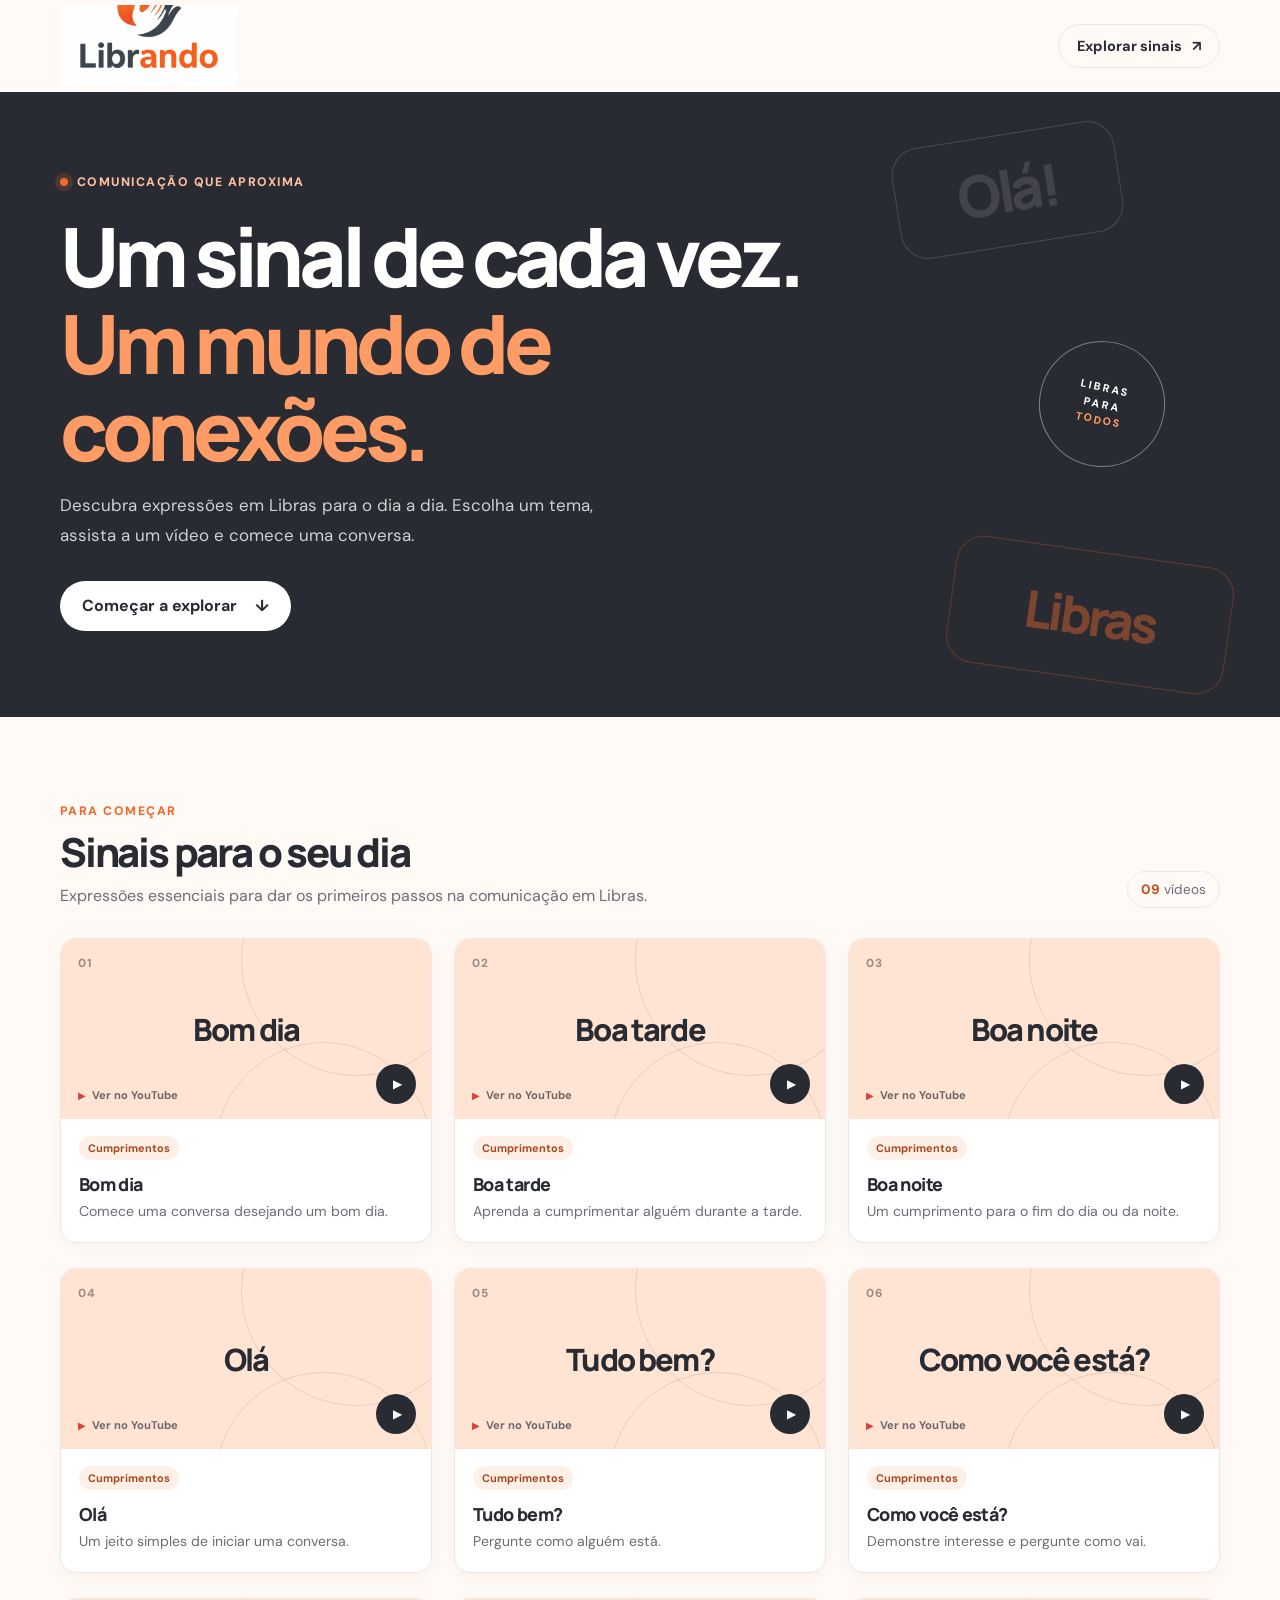
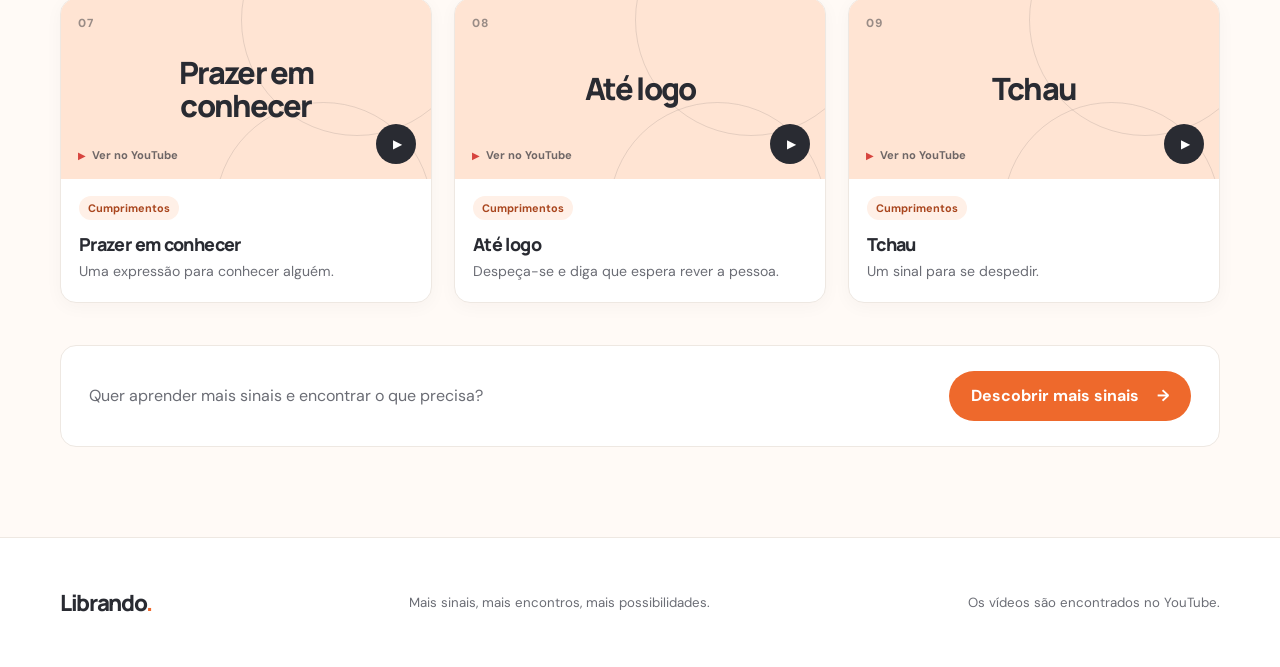
==== index.html @ a8527692 "Build Librando sign language video catalog Co-authored-by: Copilot <223556219+Copilot@users.noreply." ====
<!DOCTYPE html>
<html lang="pt-BR">
<head>
  <meta charset="UTF-8">
  <meta name="viewport" content="width=device-width, initial-scale=1">
  <meta name="description" content="Aprenda expressões em Libras com vídeos selecionados para situações do dia a dia.">
  <meta name="theme-color" content="#fffaf6">
  <link rel="preconnect" href="https://fonts.googleapis.com">
  <link rel="preconnect" href="https://fonts.gstatic.com" crossorigin>
  <link href="https://fonts.googleapis.com/css2?family=DM+Sans:wght@400;500;600;700&family=Manrope:wght@500;600;700;800&display=swap" rel="stylesheet">
  <link rel="stylesheet" href="styles/librando.css">
  <script src="scripts/videos.js" defer></script>
  <title>Librando — um sinal de cada vez</title>
</head>
<body>
  <a class="skip-link" href="#conteudo">Pular para o conteúdo</a>
  <header class="site-header">
    <nav class="nav-wrap" aria-label="Navegação principal">
      <a class="brand" href="index.html" aria-label="Librando — página inicial">
        <img src="img/Logo_Librando.jpg" alt="Librando">
      </a>
      <a class="nav-link" href="videos.html">Explorar sinais <span aria-hidden="true">↗</span></a>
    </nav>
  </header>

  <main id="conteudo">
    <section class="hero">
      <div class="hero-inner">
        <span class="eyebrow"><span class="eyebrow-dot" aria-hidden="true"></span> Comunicação que aproxima</span>
        <h1>Um sinal de cada vez.<br><span>Um mundo de conexões.</span></h1>
        <p>Descubra expressões em Libras para o dia a dia. Escolha um tema, assista a um vídeo e comece uma conversa.</p>
        <a class="button button-light" href="#sinais">Começar a explorar <span aria-hidden="true">↓</span></a>
        <div class="hero-decoration hero-decoration-one" aria-hidden="true">Olá!</div>
        <div class="hero-decoration hero-decoration-two" aria-hidden="true">Libras</div>
      </div>
      <div class="hero-stamp" aria-hidden="true"><span>LIBRAS</span><span>PARA</span><span>TODOS</span></div>
    </section>

    <section class="section video-section" id="sinais" aria-labelledby="featured-title">
      <div class="section-heading">
        <div>
          <span class="section-kicker">Para começar</span>
          <h2 id="featured-title">Sinais para o seu dia</h2>
          <p>Expressões essenciais para dar os primeiros passos na comunicação em Libras.</p>
        </div>
        <span class="video-count"><strong>09</strong> vídeos</span>
      </div>
      <div class="video-grid" id="featured-videos" aria-live="polite"></div>
      <div class="section-cta">
        <p>Quer aprender mais sinais e encontrar o que precisa?</p>
        <a class="button button-primary" href="videos.html">Descobrir mais sinais <span aria-hidden="true">→</span></a>
      </div>
    </section>
  </main>

  <footer class="site-footer">
    <a class="footer-brand" href="index.html">Librando<span>.</span></a>
    <p>Mais sinais, mais encontros, mais possibilidades.</p>
    <span class="footer-note">Os vídeos são encontrados no YouTube.</span>
  </footer>
</body>
</html>
---- styles/librando.css ----
:root {
  color-scheme: light;
  --ink: #292b32;
  --muted: #6b6d75;
  --paper: #fffaf6;
  --surface: #ffffff;
  --line: #eee8e2;
  --orange: #ee692c;
  --orange-dark: #c94c1d;
  --peach: #fff0e7;
  --charcoal: #292b32;
  --shadow: 0 14px 40px rgba(44, 35, 29, .08);
  font-family: "DM Sans", sans-serif;
  font-synthesis: none;
  text-rendering: optimizeLegibility;
}

* {
  box-sizing: border-box;
}

html {
  scroll-behavior: smooth;
}

body {
  margin: 0;
  background: var(--paper);
  color: var(--ink);
}

button,
input,
select {
  font: inherit;
}

a {
  color: inherit;
}

a:focus-visible,
button:focus-visible,
input:focus-visible,
select:focus-visible {
  outline: 3px solid #302f37;
  outline-offset: 3px;
}

.skip-link {
  position: absolute;
  z-index: 10;
  top: 10px;
  left: 10px;
  padding: 10px 14px;
  transform: translateY(-150%);
  border-radius: 8px;
  background: white;
  color: var(--ink);
}

.skip-link:focus {
  transform: translateY(0);
}

.site-header {
  position: relative;
  z-index: 2;
  background: var(--paper);
}

.nav-wrap {
  display: flex;
  width: min(1160px, calc(100% - 48px));
  height: 92px;
  align-items: center;
  justify-content: space-between;
  margin: 0 auto;
}

.brand {
  display: inline-flex;
  width: 178px;
  height: 82px;
  align-items: center;
  overflow: hidden;
}

.brand img {
  display: block;
  width: 100%;
  height: 100%;
  object-fit: cover;
  object-position: center 76%;
}

.nav-link {
  display: inline-flex;
  min-height: 44px;
  align-items: center;
  gap: 10px;
  padding: 0 18px;
  border: 1px solid var(--line);
  border-radius: 999px;
  color: var(--ink);
  font-size: .91rem;
  font-weight: 700;
  text-decoration: none;
  transition: border-color .2s ease, color .2s ease, transform .2s ease;
}

.nav-link:hover {
  transform: translateY(-2px);
  border-color: var(--orange);
  color: var(--orange-dark);
}

.hero {
  position: relative;
  display: flex;
  min-height: 480px;
  align-items: center;
  overflow: hidden;
  background: var(--charcoal);
  color: #fff;
}

.hero-inner {
  position: relative;
  z-index: 1;
  width: min(1160px, calc(100% - 48px));
  margin: 0 auto;
  padding: 78px 0 86px;
}

.eyebrow,
.section-kicker {
  display: inline-flex;
  align-items: center;
  gap: 9px;
  color: var(--orange);
  font-size: .77rem;
  font-weight: 800;
  letter-spacing: .12em;
  text-transform: uppercase;
}

.eyebrow {
  color: #ffc09f;
}

.eyebrow-dot {
  width: 8px;
  height: 8px;
  border-radius: 50%;
  background: var(--orange);
  box-shadow: 0 0 0 5px rgba(238, 105, 44, .18);
}

.hero h1,
.catalog-intro h1 {
  max-width: 750px;
  margin: 22px 0 18px;
  font-family: Manrope, sans-serif;
  font-size: clamp(2.65rem, 6.4vw, 5.15rem);
  font-weight: 800;
  letter-spacing: -.065em;
  line-height: 1.06;
}

.hero h1 span {
  color: #ff9b64;
}

.hero-inner > p,
.catalog-intro > p {
  max-width: 550px;
  margin: 0;
  color: #d1d0d2;
  font-size: 1.06rem;
  line-height: 1.75;
}

.button {
  display: inline-flex;
  min-height: 50px;
  align-items: center;
  justify-content: center;
  gap: 18px;
  padding: 0 22px;
  border: 0;
  border-radius: 999px;
  font-weight: 700;
  text-decoration: none;
  transition: transform .2s ease, background-color .2s ease, box-shadow .2s ease;
}

.button:hover {
  transform: translateY(-2px);
}

.button-light {
  margin-top: 30px;
  background: #fff;
  color: var(--ink);
}

.button-light:hover {
  box-shadow: 0 8px 22px rgba(255, 255, 255, .14);
}

.button-primary {
  background: var(--orange);
  color: #fff;
}

.button-primary:hover {
  background: var(--orange-dark);
  box-shadow: 0 8px 20px rgba(201, 76, 29, .2);
}

.hero-decoration {
  position: absolute;
  display: grid;
  place-items: center;
  border: 1px solid rgba(255, 255, 255, .15);
  border-radius: 28px;
  color: rgba(255, 255, 255, .12);
  font-family: Manrope, sans-serif;
  font-weight: 800;
  letter-spacing: -.07em;
  transform: rotate(-9deg);
  user-select: none;
}

.hero-decoration-one {
  top: 42px;
  right: 100px;
  width: 225px;
  height: 112px;
  font-size: 3.6rem;
}

.hero-decoration-two {
  right: -10px;
  bottom: 38px;
  width: 280px;
  height: 128px;
  border-color: rgba(238, 105, 44, .28);
  color: rgba(238, 105, 44, .42);
  font-size: 3.2rem;
  transform: rotate(8deg);
}

.hero-stamp {
  position: absolute;
  top: 50%;
  right: max(9%, calc((100% - 1160px) / 2));
  display: grid;
  width: 126px;
  height: 126px;
  align-content: center;
  justify-items: center;
  border: 1px solid rgba(255, 255, 255, .4);
  border-radius: 50%;
  color: white;
  font-size: .67rem;
  font-weight: 800;
  letter-spacing: .19em;
  line-height: 1.55;
  transform: translateY(-50%) rotate(12deg);
}

.hero-stamp span:last-child {
  color: #ff9b64;
}

.section {
  width: min(1160px, calc(100% - 48px));
  margin: 0 auto;
}

.video-section {
  padding-top: 82px;
  padding-bottom: 90px;
}

.section-heading {
  display: flex;
  align-items: end;
  justify-content: space-between;
  gap: 24px;
  margin-bottom: 30px;
}

.section-heading h2,
.catalog-toolbar h2 {
  margin: 9px 0 8px;
  font-family: Manrope, sans-serif;
  font-size: clamp(1.8rem, 4vw, 2.5rem);
  font-weight: 800;
  letter-spacing: -.055em;
  line-height: 1.15;
}

.section-heading p,
.section-cta p {
  margin: 0;
  color: var(--muted);
  line-height: 1.6;
}

.video-count {
  flex: 0 0 auto;
  padding: 9px 13px;
  border: 1px solid var(--line);
  border-radius: 999px;
  color: var(--muted);
  font-size: .85rem;
}

.video-count strong {
  color: var(--orange-dark);
}

.video-grid {
  display: grid;
  grid-template-columns: repeat(3, minmax(0, 1fr));
  gap: 25px 22px;
}

.video-card {
  min-width: 0;
  overflow: hidden;
  border: 1px solid var(--line);
  border-radius: 16px;
  background: var(--surface);
  box-shadow: 0 4px 18px rgba(44, 35, 29, .035);
  transition: transform .22s ease, box-shadow .22s ease;
}

.video-card:hover {
  transform: translateY(-4px);
  box-shadow: var(--shadow);
}

.video-cover {
  position: relative;
  display: flex;
  min-height: 180px;
  align-items: center;
  justify-content: center;
  overflow: hidden;
  padding: 30px;
  isolation: isolate;
  color: var(--ink);
  text-decoration: none;
}

.video-cover::before,
.video-cover::after {
  position: absolute;
  z-index: -1;
  border: 1px solid rgba(41, 43, 50, .12);
  border-radius: 50%;
  content: "";
}

.video-cover::before {
  top: -95px;
  right: -42px;
  width: 230px;
  height: 230px;
}

.video-cover::after {
  right: -1px;
  bottom: -140px;
  width: 215px;
  height: 215px;
}

.cover-cumprimentos { background: #ffe4d3; }
.cover-cortesia { background: #f7e7d9; }
.cover-conversa { background: #e6e9f8; }
.cover-cotidiano { background: #e4eee3; }
.cover-emocoes { background: #f5e4eb; }

.cover-number {
  position: absolute;
  top: 16px;
  left: 17px;
  color: rgba(41, 43, 50, .48);
  font-size: .73rem;
  font-weight: 800;
  letter-spacing: .1em;
}

.cover-word {
  max-width: 80%;
  font-family: Manrope, sans-serif;
  font-size: clamp(1.45rem, 2.4vw, 2.05rem);
  font-weight: 800;
  letter-spacing: -.06em;
  line-height: 1.08;
  text-align: center;
}

.play-button {
  position: absolute;
  right: 15px;
  bottom: 15px;
  display: grid;
  width: 40px;
  height: 40px;
  place-items: center;
  padding-left: 3px;
  border-radius: 50%;
  background: var(--charcoal);
  color: white;
  font-size: .78rem;
  transition: background-color .2s ease, transform .2s ease;
}

.video-cover:hover .play-button {
  transform: scale(1.08);
  background: var(--orange-dark);
}

.youtube-label {
  position: absolute;
  bottom: 17px;
  left: 17px;
  display: inline-flex;
  align-items: center;
  gap: 6px;
  color: rgba(41, 43, 50, .68);
  font-size: .7rem;
  font-weight: 700;
}

.youtube-label span {
  color: #d7443e;
  font-size: .65rem;
}

.video-info {
  padding: 17px 18px 19px;
}

.category-tag {
  display: inline-block;
  padding: 5px 9px;
  border-radius: 999px;
  font-size: .68rem;
  font-weight: 700;
}

.tag-cumprimentos { background: #fff0e7; color: #a9461e; }
.tag-cortesia { background: #f8eee4; color: #875628; }
.tag-conversa { background: #eef0ff; color: #4c5299; }
.tag-cotidiano { background: #edf5eb; color: #3d693b; }
.tag-emocoes { background: #f9edf2; color: #944965; }

.video-info h3 {
  margin: 12px 0 5px;
  font-family: Manrope, sans-serif;
  font-size: 1.12rem;
  font-weight: 800;
  letter-spacing: -.035em;
}

.video-info p {
  margin: 0;
  color: var(--muted);
  font-size: .88rem;
  line-height: 1.55;
}

.section-cta {
  display: flex;
  align-items: center;
  justify-content: space-between;
  gap: 20px;
  margin-top: 42px;
  padding: 25px 28px;
  border: 1px solid var(--line);
  border-radius: 16px;
  background: #fff;
}

.section-cta .button {
  flex: 0 0 auto;
}

.site-footer {
  display: flex;
  min-height: 130px;
  align-items: center;
  justify-content: space-between;
  gap: 18px;
  padding: 28px max(24px, calc((100% - 1160px) / 2));
  border-top: 1px solid var(--line);
  background: #fff;
}

.footer-brand {
  font-family: Manrope, sans-serif;
  font-size: 1.4rem;
  font-weight: 800;
  letter-spacing: -.06em;
  text-decoration: none;
}

.footer-brand span {
  color: var(--orange);
}

.site-footer p,
.footer-note {
  margin: 0;
  color: var(--muted);
  font-size: .83rem;
}

.catalog-page {
  min-height: calc(100vh - 222px);
}

.catalog-intro {
  padding: 42px max(24px, calc((100% - 1160px) / 2)) 54px;
  background: #302f36;
  color: #fff;
}

.back-link {
  display: inline-flex;
  align-items: center;
  gap: 8px;
  margin-bottom: 36px;
  color: #ddd9d5;
  font-size: .88rem;
  font-weight: 600;
  text-decoration: none;
}

.back-link:hover {
  color: #ff9b64;
}

.catalog-intro h1 {
  max-width: 800px;
  margin-top: 16px;
  font-size: clamp(2.5rem, 5.4vw, 4.25rem);
}

.catalog-intro h1 span {
  color: #ff9b64;
}

.catalog-section {
  padding-top: 54px;
  padding-bottom: 74px;
}

.catalog-toolbar {
  display: flex;
  align-items: end;
  justify-content: space-between;
  gap: 25px;
  margin-bottom: 28px;
}

.catalog-toolbar h2 {
  margin-top: 0;
  font-size: 1.75rem;
}

.results-summary {
  margin: 0;
  color: var(--muted);
  font-size: .88rem;
}

.filters {
  display: flex;
  flex: 0 1 560px;
  justify-content: flex-end;
  gap: 10px;
}

.search-field,
.select-field {
  position: relative;
  display: flex;
  min-height: 46px;
  align-items: center;
}

.search-field {
  flex: 1 1 260px;
}

.search-field input,
.select-field select {
  width: 100%;
  height: 46px;
  border: 1px solid #e4ddd6;
  border-radius: 9px;
  background: #fff;
  color: var(--ink);
  font-size: .87rem;
}

.search-field input {
  padding: 0 14px 0 40px;
}

.search-icon {
  position: absolute;
  left: 14px;
  z-index: 1;
  color: var(--muted);
  font-size: 1.45rem;
  line-height: 1;
}

.select-field {
  flex: 0 0 195px;
}

.select-field select {
  padding: 0 30px 0 12px;
}

.pagination {
  display: flex;
  flex-wrap: wrap;
  justify-content: center;
  gap: 8px;
  margin-top: 38px;
}

.page-button {
  min-width: 42px;
  min-height: 40px;
  padding: 0 12px;
  border: 1px solid var(--line);
  border-radius: 9px;
  background: #fff;
  color: var(--ink);
  cursor: pointer;
  font-size: .86rem;
  font-weight: 700;
}

.page-button:hover:not(:disabled),
.page-button[aria-current="page"] {
  border-color: var(--orange);
  background: var(--orange);
  color: #fff;
}

.page-button:disabled {
  cursor: not-allowed;
  opacity: .45;
}

.empty-state {
  padding: 38px 12px;
  color: var(--muted);
  text-align: center;
}

.sr-only {
  position: absolute;
  width: 1px;
  height: 1px;
  overflow: hidden;
  clip: rect(0, 0, 0, 0);
  white-space: nowrap;
  clip-path: inset(50%);
}

@media (max-width: 800px) {
  .hero-stamp {
    right: 6%;
    width: 102px;
    height: 102px;
  }

  .hero-decoration-one {
    right: 55px;
  }

  .video-grid {
    grid-template-columns: repeat(2, minmax(0, 1fr));
    gap: 20px;
  }

  .catalog-toolbar {
    align-items: stretch;
    flex-direction: column;
  }

  .filters {
    flex: initial;
    justify-content: stretch;
  }
}

@media (max-width: 560px) {
  .nav-wrap {
    width: calc(100% - 32px);
    height: 78px;
  }

  .brand {
    width: 145px;
    height: 69px;
  }

  .nav-link {
    min-height: 40px;
    gap: 6px;
    padding: 0 12px;
    font-size: .8rem;
  }

  .hero {
    min-height: 420px;
  }

  .hero-inner,
  .section {
    width: calc(100% - 36px);
  }

  .hero-inner {
    padding: 70px 0;
  }

  .hero h1 {
    max-width: 480px;
    font-size: clamp(2.45rem, 12vw, 3.7rem);
  }

  .hero-inner > p,
  .catalog-intro > p {
    font-size: .96rem;
  }

  .hero-stamp {
    top: auto;
    right: 20px;
    bottom: 18px;
    width: 78px;
    height: 78px;
    font-size: .55rem;
    opacity: .72;
    transform: rotate(12deg);
  }

  .hero-decoration-one {
    top: 12px;
    right: -46px;
    width: 160px;
    height: 82px;
    font-size: 2.5rem;
  }

  .hero-decoration-two {
    right: -80px;
    bottom: 15px;
  }

  .video-section {
    padding-top: 60px;
    padding-bottom: 60px;
  }

  .section-heading {
    align-items: flex-start;
  }

  .section-heading h2 {
    font-size: 1.85rem;
  }

  .video-count {
    margin-top: 20px;
    padding: 7px 9px;
    font-size: .74rem;
  }

  .video-grid {
    grid-template-columns: 1fr;
    gap: 16px;
  }

  .video-cover {
    min-height: 165px;
  }

  .section-cta {
    align-items: flex-start;
    flex-direction: column;
    margin-top: 28px;
    padding: 22px;
  }

  .site-footer {
    align-items: flex-start;
    flex-direction: column;
    gap: 9px;
    padding: 26px 20px;
  }

  .catalog-intro {
    padding: 28px 20px 38px;
  }

  .back-link {
    margin-bottom: 28px;
  }

  .catalog-intro h1 {
    font-size: clamp(2.5rem, 12vw, 3.5rem);
  }

  .catalog-section {
    width: calc(100% - 36px);
    padding-top: 40px;
    padding-bottom: 54px;
  }

  .filters {
    flex-direction: column;
  }

  .search-field,
  .select-field {
    flex-basis: auto;
  }
}

@media (prefers-reduced-motion: reduce) {
  *,
  *::before,
  *::after {
    scroll-behavior: auto !important;
    transition-duration: .01ms !important;
  }
}
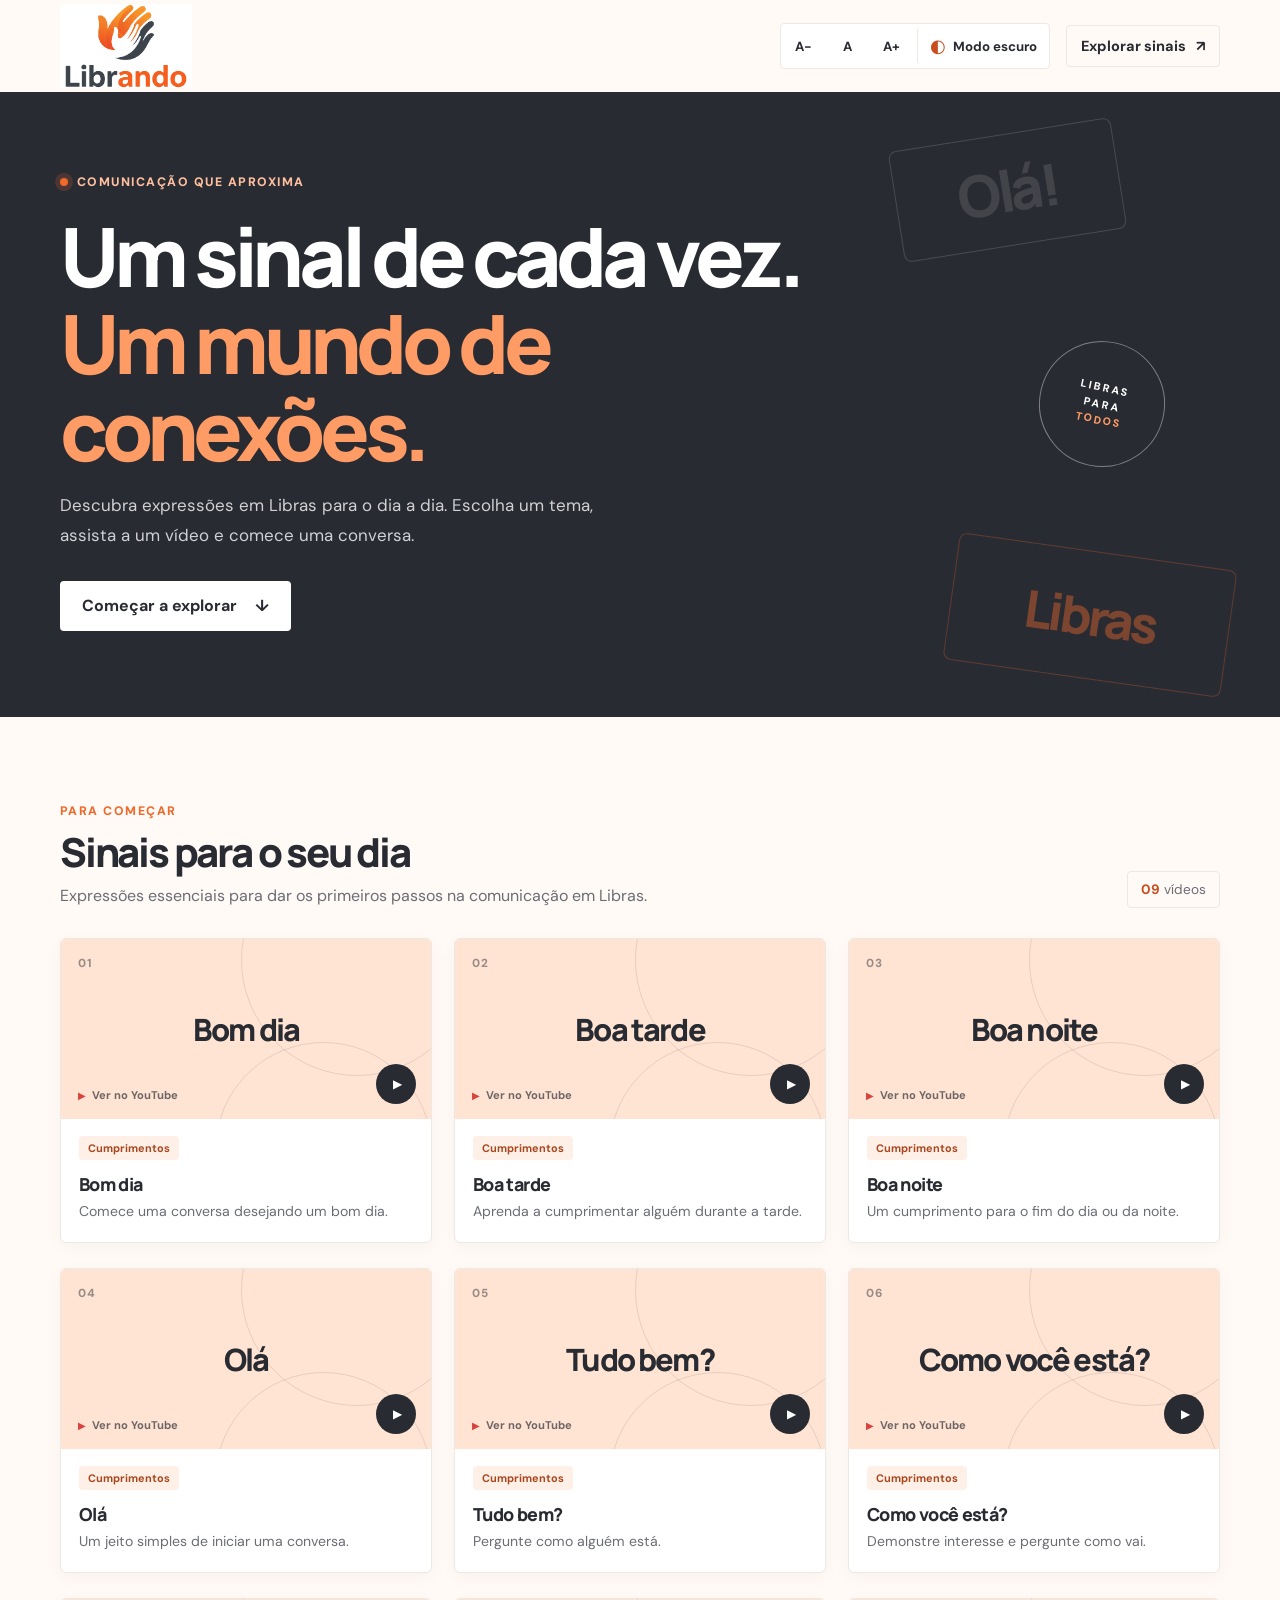
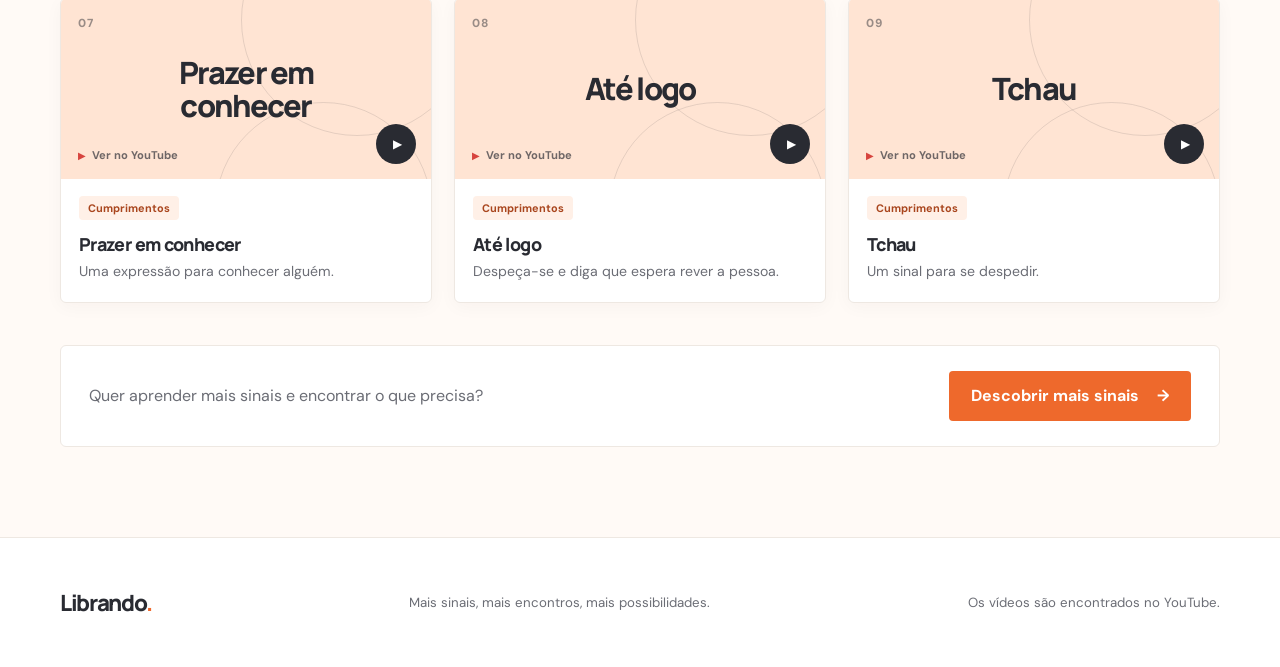
==== commit 1c076620: "Improve Librando brand and accessibility Co-authored-by: Copilot <223556219+Copilot@users.noreply.gi" ====
--- a/index.html
+++ b/index.html
@@ -8,21 +8,36 @@
   <link rel="preconnect" href="https://fonts.googleapis.com">
   <link rel="preconnect" href="https://fonts.gstatic.com" crossorigin>
   <link href="https://fonts.googleapis.com/css2?family=DM+Sans:wght@400;500;600;700&family=Manrope:wght@500;600;700;800&display=swap" rel="stylesheet">
-  <link rel="stylesheet" href="styles/librando.css">
-  <script src="scripts/videos.js" defer></script>
+  <link rel="stylesheet" href="assets/css/librando.css">
+  <script src="assets/js/accessibility.js" defer></script>
+  <script src="assets/js/videos.js" defer></script>
   <title>Librando — um sinal de cada vez</title>
 </head>
 <body>
   <a class="skip-link" href="#conteudo">Pular para o conteúdo</a>
+  <!-- Cabeçalho compartilhado com identidade, navegação e recursos de acessibilidade. -->
   <header class="site-header">
     <nav class="nav-wrap" aria-label="Navegação principal">
       <a class="brand" href="index.html" aria-label="Librando — página inicial">
-        <img src="img/Logo_Librando.jpg" alt="Librando">
+        <img src="assets/images/librando-logo.png" alt="Librando">
       </a>
-      <a class="nav-link" href="videos.html">Explorar sinais <span aria-hidden="true">↗</span></a>
+      <div class="nav-actions">
+        <div class="accessibility-tools" role="group" aria-label="Opções de acessibilidade">
+          <button class="font-button" type="button" data-font-action="decrease" aria-label="Diminuir tamanho da fonte" title="Diminuir fonte">A−</button>
+          <button class="font-button" type="button" data-font-action="reset" aria-label="Restaurar tamanho padrão da fonte" title="Restaurar fonte">A</button>
+          <button class="font-button" type="button" data-font-action="increase" aria-label="Aumentar tamanho da fonte" title="Aumentar fonte">A+</button>
+          <button class="theme-button" type="button" data-theme-toggle aria-label="Ativar modo escuro" aria-pressed="false">
+            <span class="theme-icon" aria-hidden="true">◐</span>
+            <span class="theme-label">Modo escuro</span>
+          </button>
+          <span class="sr-only" data-accessibility-status aria-live="polite" aria-atomic="true"></span>
+        </div>
+        <a class="nav-link" href="pages/videos.html">Explorar sinais <span aria-hidden="true">↗</span></a>
+      </div>
     </nav>
   </header>
 
+  <!-- Apresentação da proposta e acesso rápido à primeira coleção de sinais. -->
   <main id="conteudo">
     <section class="hero">
       <div class="hero-inner">
@@ -48,11 +63,12 @@
       <div class="video-grid" id="featured-videos" aria-live="polite"></div>
       <div class="section-cta">
         <p>Quer aprender mais sinais e encontrar o que precisa?</p>
-        <a class="button button-primary" href="videos.html">Descobrir mais sinais <span aria-hidden="true">→</span></a>
+        <a class="button button-primary" href="pages/videos.html">Descobrir mais sinais <span aria-hidden="true">→</span></a>
       </div>
     </section>
   </main>
 
+  <!-- Rodapé enxuto, sem integrações ou contatos de terceiros. -->
   <footer class="site-footer">
     <a class="footer-brand" href="index.html">Librando<span>.</span></a>
     <p>Mais sinais, mais encontros, mais possibilidades.</p>
--- a/assets/css/librando.css
+++ b/assets/css/librando.css
@@ -0,0 +1,969 @@
+:root {
+  color-scheme: light;
+  --font-scale: 1;
+  --ink: #292b32;
+  --muted: #6b6d75;
+  --paper: #fffaf6;
+  --surface: #ffffff;
+  --line: #eee8e2;
+  --input-surface: #ffffff;
+  --orange: #ee692c;
+  --orange-dark: #c94c1d;
+  --charcoal: #292b32;
+  --shadow: 0 14px 40px rgba(44, 35, 29, .08);
+  font-family: "DM Sans", sans-serif;
+  font-size: calc(100% * var(--font-scale));
+  font-synthesis: none;
+  text-rendering: optimizeLegibility;
+}
+
+/* Centralized colors keep the light and dark themes consistent across pages. */
+:root[data-theme="dark"] {
+  color-scheme: dark;
+  --ink: #f2eee9;
+  --muted: #b9b4ad;
+  --paper: #202329;
+  --surface: #292d34;
+  --line: #41464f;
+  --input-surface: #292d34;
+  --orange: #f47b43;
+  --orange-dark: #ff9b64;
+  --charcoal: #292b32;
+  --shadow: 0 14px 40px rgba(0, 0, 0, .25);
+}
+
+* {
+  box-sizing: border-box;
+}
+
+html {
+  scroll-behavior: smooth;
+}
+
+body {
+  margin: 0;
+  background: var(--paper);
+  color: var(--ink);
+}
+
+button,
+input,
+select {
+  font: inherit;
+}
+
+a {
+  color: inherit;
+}
+
+/* Keyboard focus remains visible in both color themes. */
+a:focus-visible,
+button:focus-visible,
+input:focus-visible,
+select:focus-visible {
+  outline: 3px solid var(--orange-dark);
+  outline-offset: 3px;
+}
+
+/* Shared shell and accessible navigation controls. */
+.skip-link {
+  position: absolute;
+  z-index: 10;
+  top: 10px;
+  left: 10px;
+  padding: 10px 14px;
+  transform: translateY(-150%);
+  border-radius: 4px;
+  background: var(--surface);
+  color: var(--ink);
+}
+
+.skip-link:focus {
+  transform: translateY(0);
+}
+
+.site-header {
+  position: relative;
+  z-index: 2;
+  background: var(--paper);
+}
+
+.nav-wrap {
+  display: flex;
+  width: min(1160px, calc(100% - 48px));
+  min-height: 92px;
+  align-items: center;
+  justify-content: space-between;
+  gap: 22px;
+  margin: 0 auto;
+}
+
+.brand {
+  display: inline-flex;
+  width: 132px;
+  height: 84px;
+  align-items: center;
+  justify-content: center;
+  flex: 0 0 auto;
+  background: #fff;
+}
+
+.brand img {
+  display: block;
+  width: 100%;
+  height: 100%;
+  object-fit: contain;
+}
+
+.nav-actions,
+.accessibility-tools {
+  display: inline-flex;
+  align-items: center;
+  gap: 8px;
+}
+
+.nav-actions {
+  flex-wrap: wrap;
+  justify-content: flex-end;
+  gap: 16px;
+}
+
+.accessibility-tools {
+  padding: 4px;
+  border: 1px solid var(--line);
+  border-radius: 4px;
+  background: var(--surface);
+}
+
+.font-button,
+.theme-button {
+  display: inline-flex;
+  min-width: 36px;
+  min-height: 36px;
+  align-items: center;
+  justify-content: center;
+  gap: 7px;
+  padding: 0 8px;
+  border: 0;
+  border-radius: 3px;
+  background: transparent;
+  color: var(--ink);
+  cursor: pointer;
+  font-size: .83rem;
+  font-weight: 700;
+}
+
+.font-button:hover,
+.theme-button:hover {
+  background: var(--paper);
+}
+
+.theme-button {
+  border-left: 1px solid var(--line);
+  padding-left: 12px;
+}
+
+.theme-icon {
+  color: var(--orange-dark);
+  font-size: 1.1rem;
+}
+
+.nav-link {
+  display: inline-flex;
+  min-height: 42px;
+  align-items: center;
+  gap: 10px;
+  padding: 0 14px;
+  border: 1px solid var(--line);
+  border-radius: 4px;
+  color: var(--ink);
+  font-size: .91rem;
+  font-weight: 700;
+  text-decoration: none;
+  transition: border-color .2s ease, color .2s ease, transform .2s ease;
+}
+
+.nav-link:hover {
+  transform: translateY(-2px);
+  border-color: var(--orange);
+  color: var(--orange-dark);
+}
+
+/* Hero and content sections. */
+.hero {
+  position: relative;
+  display: flex;
+  min-height: 480px;
+  align-items: center;
+  overflow: hidden;
+  background: var(--charcoal);
+  color: #fff;
+}
+
+.hero-inner {
+  position: relative;
+  z-index: 1;
+  width: min(1160px, calc(100% - 48px));
+  margin: 0 auto;
+  padding: 78px 0 86px;
+}
+
+.eyebrow,
+.section-kicker {
+  display: inline-flex;
+  align-items: center;
+  gap: 9px;
+  color: var(--orange);
+  font-size: .77rem;
+  font-weight: 800;
+  letter-spacing: .12em;
+  text-transform: uppercase;
+}
+
+.eyebrow {
+  color: #ffc09f;
+}
+
+.eyebrow-dot {
+  width: 8px;
+  height: 8px;
+  border-radius: 50%;
+  background: var(--orange);
+  box-shadow: 0 0 0 5px rgba(238, 105, 44, .18);
+}
+
+.hero h1,
+.catalog-intro h1 {
+  max-width: 750px;
+  margin: 22px 0 18px;
+  font-family: Manrope, sans-serif;
+  font-size: clamp(2.65rem, 6.4vw, 5.15rem);
+  font-weight: 800;
+  letter-spacing: -.065em;
+  line-height: 1.06;
+}
+
+.hero h1 span {
+  color: #ff9b64;
+}
+
+.hero-inner > p,
+.catalog-intro > p {
+  max-width: 550px;
+  margin: 0;
+  color: #d1d0d2;
+  font-size: 1.06rem;
+  line-height: 1.75;
+}
+
+.button {
+  display: inline-flex;
+  min-height: 50px;
+  align-items: center;
+  justify-content: center;
+  gap: 18px;
+  padding: 0 22px;
+  border: 0;
+  border-radius: 4px;
+  font-weight: 700;
+  text-decoration: none;
+  transition: transform .2s ease, background-color .2s ease, box-shadow .2s ease;
+}
+
+.button:hover {
+  transform: translateY(-2px);
+}
+
+.button-light {
+  margin-top: 30px;
+  background: #fff;
+  color: var(--ink);
+}
+
+.button-light:hover {
+  box-shadow: 0 8px 22px rgba(255, 255, 255, .14);
+}
+
+.button-primary {
+  background: var(--orange);
+  color: #fff;
+}
+
+.button-primary:hover {
+  background: var(--orange-dark);
+  box-shadow: 0 8px 20px rgba(201, 76, 29, .2);
+}
+
+.hero-decoration {
+  position: absolute;
+  display: grid;
+  place-items: center;
+  border: 1px solid rgba(255, 255, 255, .15);
+  border-radius: 8px;
+  color: rgba(255, 255, 255, .12);
+  font-family: Manrope, sans-serif;
+  font-weight: 800;
+  letter-spacing: -.07em;
+  transform: rotate(-9deg);
+  user-select: none;
+}
+
+.hero-decoration-one {
+  top: 42px;
+  right: 100px;
+  width: 225px;
+  height: 112px;
+  font-size: 3.6rem;
+}
+
+.hero-decoration-two {
+  right: -10px;
+  bottom: 38px;
+  width: 280px;
+  height: 128px;
+  border-color: rgba(238, 105, 44, .28);
+  color: rgba(238, 105, 44, .42);
+  font-size: 3.2rem;
+  transform: rotate(8deg);
+}
+
+.hero-stamp {
+  position: absolute;
+  top: 50%;
+  right: max(9%, calc((100% - 1160px) / 2));
+  display: grid;
+  width: 126px;
+  height: 126px;
+  align-content: center;
+  justify-items: center;
+  border: 1px solid rgba(255, 255, 255, .4);
+  border-radius: 50%;
+  color: white;
+  font-size: .67rem;
+  font-weight: 800;
+  letter-spacing: .19em;
+  line-height: 1.55;
+  transform: translateY(-50%) rotate(12deg);
+}
+
+.hero-stamp span:last-child {
+  color: #ff9b64;
+}
+
+.section {
+  width: min(1160px, calc(100% - 48px));
+  margin: 0 auto;
+}
+
+.video-section {
+  padding-top: 82px;
+  padding-bottom: 90px;
+}
+
+.section-heading {
+  display: flex;
+  align-items: end;
+  justify-content: space-between;
+  gap: 24px;
+  margin-bottom: 30px;
+}
+
+.section-heading h2,
+.catalog-toolbar h2 {
+  margin: 9px 0 8px;
+  font-family: Manrope, sans-serif;
+  font-size: clamp(1.8rem, 4vw, 2.5rem);
+  font-weight: 800;
+  letter-spacing: -.055em;
+  line-height: 1.15;
+}
+
+.section-heading p,
+.section-cta p {
+  margin: 0;
+  color: var(--muted);
+  line-height: 1.6;
+}
+
+.video-count {
+  flex: 0 0 auto;
+  padding: 9px 13px;
+  border: 1px solid var(--line);
+  border-radius: 4px;
+  color: var(--muted);
+  font-size: .85rem;
+}
+
+.video-count strong {
+  color: var(--orange-dark);
+}
+
+.video-grid {
+  display: grid;
+  grid-template-columns: repeat(3, minmax(0, 1fr));
+  gap: 25px 22px;
+}
+
+/* Video cards use restrained corners; the round play control remains a visual cue. */
+.video-card {
+  min-width: 0;
+  overflow: hidden;
+  border: 1px solid var(--line);
+  border-radius: 6px;
+  background: var(--surface);
+  box-shadow: 0 4px 18px rgba(44, 35, 29, .035);
+  transition: transform .22s ease, box-shadow .22s ease;
+}
+
+.video-card:hover {
+  transform: translateY(-4px);
+  box-shadow: var(--shadow);
+}
+
+.video-cover {
+  position: relative;
+  display: flex;
+  min-height: 180px;
+  align-items: center;
+  justify-content: center;
+  overflow: hidden;
+  padding: 30px;
+  isolation: isolate;
+  color: var(--ink);
+  text-decoration: none;
+}
+
+.video-cover::before,
+.video-cover::after {
+  position: absolute;
+  z-index: -1;
+  border: 1px solid rgba(41, 43, 50, .12);
+  border-radius: 50%;
+  content: "";
+}
+
+.video-cover::before {
+  top: -95px;
+  right: -42px;
+  width: 230px;
+  height: 230px;
+}
+
+.video-cover::after {
+  right: -1px;
+  bottom: -140px;
+  width: 215px;
+  height: 215px;
+}
+
+.cover-cumprimentos { background: #ffe4d3; }
+.cover-cortesia { background: #f7e7d9; }
+.cover-conversa { background: #e6e9f8; }
+.cover-cotidiano { background: #e4eee3; }
+.cover-emocoes { background: #f5e4eb; }
+
+.cover-number {
+  position: absolute;
+  top: 16px;
+  left: 17px;
+  color: rgba(41, 43, 50, .48);
+  font-size: .73rem;
+  font-weight: 800;
+  letter-spacing: .1em;
+}
+
+.cover-word {
+  max-width: 80%;
+  font-family: Manrope, sans-serif;
+  font-size: clamp(1.45rem, 2.4vw, 2.05rem);
+  font-weight: 800;
+  letter-spacing: -.06em;
+  line-height: 1.08;
+  text-align: center;
+}
+
+.play-button {
+  position: absolute;
+  right: 15px;
+  bottom: 15px;
+  display: grid;
+  width: 40px;
+  height: 40px;
+  place-items: center;
+  padding-left: 3px;
+  border-radius: 50%;
+  background: var(--charcoal);
+  color: white;
+  font-size: .78rem;
+  transition: background-color .2s ease, transform .2s ease;
+}
+
+.video-cover:hover .play-button {
+  transform: scale(1.08);
+  background: var(--orange-dark);
+}
+
+.youtube-label {
+  position: absolute;
+  bottom: 17px;
+  left: 17px;
+  display: inline-flex;
+  align-items: center;
+  gap: 6px;
+  color: rgba(41, 43, 50, .68);
+  font-size: .7rem;
+  font-weight: 700;
+}
+
+.youtube-label span {
+  color: #d7443e;
+  font-size: .65rem;
+}
+
+.video-info {
+  padding: 17px 18px 19px;
+}
+
+.category-tag {
+  display: inline-block;
+  padding: 5px 9px;
+  border-radius: 4px;
+  font-size: .68rem;
+  font-weight: 700;
+}
+
+.tag-cumprimentos { background: #fff0e7; color: #a9461e; }
+.tag-cortesia { background: #f8eee4; color: #875628; }
+.tag-conversa { background: #eef0ff; color: #4c5299; }
+.tag-cotidiano { background: #edf5eb; color: #3d693b; }
+.tag-emocoes { background: #f9edf2; color: #944965; }
+
+.video-info h3 {
+  margin: 12px 0 5px;
+  font-family: Manrope, sans-serif;
+  font-size: 1.12rem;
+  font-weight: 800;
+  letter-spacing: -.035em;
+}
+
+.video-info p {
+  margin: 0;
+  color: var(--muted);
+  font-size: .88rem;
+  line-height: 1.55;
+}
+
+.section-cta {
+  display: flex;
+  align-items: center;
+  justify-content: space-between;
+  gap: 20px;
+  margin-top: 42px;
+  padding: 25px 28px;
+  border: 1px solid var(--line);
+  border-radius: 6px;
+  background: var(--surface);
+}
+
+.section-cta .button {
+  flex: 0 0 auto;
+}
+
+.site-footer {
+  display: flex;
+  min-height: 130px;
+  align-items: center;
+  justify-content: space-between;
+  gap: 18px;
+  padding: 28px max(24px, calc((100% - 1160px) / 2));
+  border-top: 1px solid var(--line);
+  background: var(--surface);
+}
+
+.footer-brand {
+  font-family: Manrope, sans-serif;
+  font-size: 1.4rem;
+  font-weight: 800;
+  letter-spacing: -.06em;
+  text-decoration: none;
+}
+
+.footer-brand span {
+  color: var(--orange);
+}
+
+.site-footer p,
+.footer-note {
+  margin: 0;
+  color: var(--muted);
+  font-size: .83rem;
+}
+
+.catalog-page {
+  min-height: calc(100vh - 222px);
+}
+
+.catalog-intro {
+  padding: 42px max(24px, calc((100% - 1160px) / 2)) 54px;
+  background: #302f36;
+  color: #fff;
+}
+
+.back-link {
+  display: inline-flex;
+  align-items: center;
+  gap: 8px;
+  margin-bottom: 36px;
+  color: #ddd9d5;
+  font-size: .88rem;
+  font-weight: 600;
+  text-decoration: none;
+}
+
+.back-link:hover {
+  color: #ff9b64;
+}
+
+.catalog-intro h1 {
+  max-width: 800px;
+  margin-top: 16px;
+  font-size: clamp(2.5rem, 5.4vw, 4.25rem);
+}
+
+.catalog-intro h1 span {
+  color: #ff9b64;
+}
+
+.catalog-section {
+  padding-top: 54px;
+  padding-bottom: 74px;
+}
+
+.catalog-toolbar {
+  display: flex;
+  align-items: end;
+  justify-content: space-between;
+  gap: 25px;
+  margin-bottom: 28px;
+}
+
+/* Search and category controls share the same compact form treatment. */
+.catalog-toolbar h2 {
+  margin-top: 0;
+  font-size: 1.75rem;
+}
+
+.results-summary {
+  margin: 0;
+  color: var(--muted);
+  font-size: .88rem;
+}
+
+.filters {
+  display: flex;
+  flex: 0 1 560px;
+  justify-content: flex-end;
+  gap: 10px;
+}
+
+.search-field,
+.select-field {
+  position: relative;
+  display: flex;
+  min-height: 46px;
+  align-items: center;
+}
+
+.search-field {
+  flex: 1 1 260px;
+}
+
+.search-field input,
+.select-field select {
+  width: 100%;
+  height: 46px;
+  border: 1px solid #e4ddd6;
+  border-radius: 4px;
+  background: var(--input-surface);
+  color: var(--ink);
+  font-size: .87rem;
+}
+
+.search-field input {
+  padding: 0 14px 0 40px;
+}
+
+.search-icon {
+  position: absolute;
+  left: 14px;
+  z-index: 1;
+  color: var(--muted);
+  font-size: 1.45rem;
+  line-height: 1;
+}
+
+.select-field {
+  flex: 0 0 195px;
+}
+
+.select-field select {
+  padding: 0 30px 0 12px;
+}
+
+.pagination {
+  display: flex;
+  flex-wrap: wrap;
+  justify-content: center;
+  gap: 8px;
+  margin-top: 38px;
+}
+
+.page-button {
+  min-width: 42px;
+  min-height: 40px;
+  padding: 0 12px;
+  border: 1px solid var(--line);
+  border-radius: 4px;
+  background: var(--surface);
+  color: var(--ink);
+  cursor: pointer;
+  font-size: .86rem;
+  font-weight: 700;
+}
+
+.page-button:hover:not(:disabled),
+.page-button[aria-current="page"] {
+  border-color: var(--orange);
+  background: var(--orange);
+  color: #fff;
+}
+
+.page-button:disabled {
+  cursor: not-allowed;
+  opacity: .45;
+}
+
+.empty-state {
+  padding: 38px 12px;
+  color: var(--muted);
+  text-align: center;
+}
+
+.sr-only {
+  position: absolute;
+  width: 1px;
+  height: 1px;
+  overflow: hidden;
+  clip: rect(0, 0, 0, 0);
+  white-space: nowrap;
+  clip-path: inset(50%);
+}
+
+/* Responsive breakpoints preserve the catalog hierarchy on small screens. */
+@media (max-width: 800px) {
+  .nav-wrap {
+    flex-wrap: wrap;
+    gap: 8px 18px;
+    padding: 8px 0 12px;
+  }
+
+  .nav-actions {
+    flex: 1 1 100%;
+    justify-content: space-between;
+    gap: 10px;
+  }
+
+  .hero-stamp {
+    right: 6%;
+    width: 102px;
+    height: 102px;
+  }
+
+  .hero-decoration-one {
+    right: 55px;
+  }
+
+  .video-grid {
+    grid-template-columns: repeat(2, minmax(0, 1fr));
+    gap: 20px;
+  }
+
+  .catalog-toolbar {
+    align-items: stretch;
+    flex-direction: column;
+  }
+
+  .filters {
+    flex: initial;
+    justify-content: stretch;
+  }
+}
+
+@media (max-width: 560px) {
+  .nav-wrap {
+    width: calc(100% - 32px);
+  }
+
+  .brand {
+    width: 112px;
+    height: 74px;
+  }
+
+  .nav-link {
+    min-height: 40px;
+    gap: 6px;
+    padding: 0 9px;
+    font-size: .76rem;
+  }
+
+  .nav-actions {
+    align-items: stretch;
+    flex-direction: column;
+  }
+
+  .accessibility-tools {
+    align-self: flex-end;
+    max-width: 100%;
+    gap: 4px;
+  }
+
+  .font-button {
+    min-width: 32px;
+    padding: 0 5px;
+  }
+
+  .theme-button {
+    min-width: 95px;
+    justify-content: flex-start;
+    padding-left: 8px;
+  }
+
+  .nav-actions > .nav-link {
+    align-self: flex-end;
+  }
+
+  .hero {
+    min-height: 420px;
+  }
+
+  .hero-inner,
+  .section {
+    width: calc(100% - 36px);
+  }
+
+  .hero-inner {
+    padding: 70px 0;
+  }
+
+  .hero h1 {
+    max-width: 480px;
+    font-size: clamp(2.45rem, 12vw, 3.7rem);
+  }
+
+  .hero-inner > p,
+  .catalog-intro > p {
+    font-size: .96rem;
+  }
+
+  .hero-stamp {
+    top: auto;
+    right: 20px;
+    bottom: 18px;
+    width: 78px;
+    height: 78px;
+    font-size: .55rem;
+    opacity: .72;
+    transform: rotate(12deg);
+  }
+
+  .hero-decoration-one {
+    top: 12px;
+    right: -46px;
+    width: 160px;
+    height: 82px;
+    font-size: 2.5rem;
+  }
+
+  .hero-decoration-two {
+    right: -80px;
+    bottom: 15px;
+  }
+
+  .video-section {
+    padding-top: 60px;
+    padding-bottom: 60px;
+  }
+
+  .section-heading {
+    align-items: flex-start;
+  }
+
+  .section-heading h2 {
+    font-size: 1.85rem;
+  }
+
+  .video-count {
+    margin-top: 20px;
+    padding: 7px 9px;
+    font-size: .74rem;
+  }
+
+  .video-grid {
+    grid-template-columns: 1fr;
+    gap: 16px;
+  }
+
+  .video-cover {
+    min-height: 165px;
+  }
+
+  .section-cta {
+    align-items: flex-start;
+    flex-direction: column;
+    margin-top: 28px;
+    padding: 22px;
+  }
+
+  .site-footer {
+    align-items: flex-start;
+    flex-direction: column;
+    gap: 9px;
+    padding: 26px 20px;
+  }
+
+  .catalog-intro {
+    padding: 28px 20px 38px;
+  }
+
+  .back-link {
+    margin-bottom: 28px;
+  }
+
+  .catalog-intro h1 {
+    font-size: clamp(2.5rem, 12vw, 3.5rem);
+  }
+
+  .catalog-section {
+    width: calc(100% - 36px);
+    padding-top: 40px;
+    padding-bottom: 54px;
+  }
+
+  .filters {
+    flex-direction: column;
+  }
+
+  .search-field,
+  .select-field {
+    flex-basis: auto;
+  }
+}
+
+@media (prefers-reduced-motion: reduce) {
+  *,
+  *::before,
+  *::after {
+    scroll-behavior: auto !important;
+    transition-duration: .01ms !important;
+  }
+}
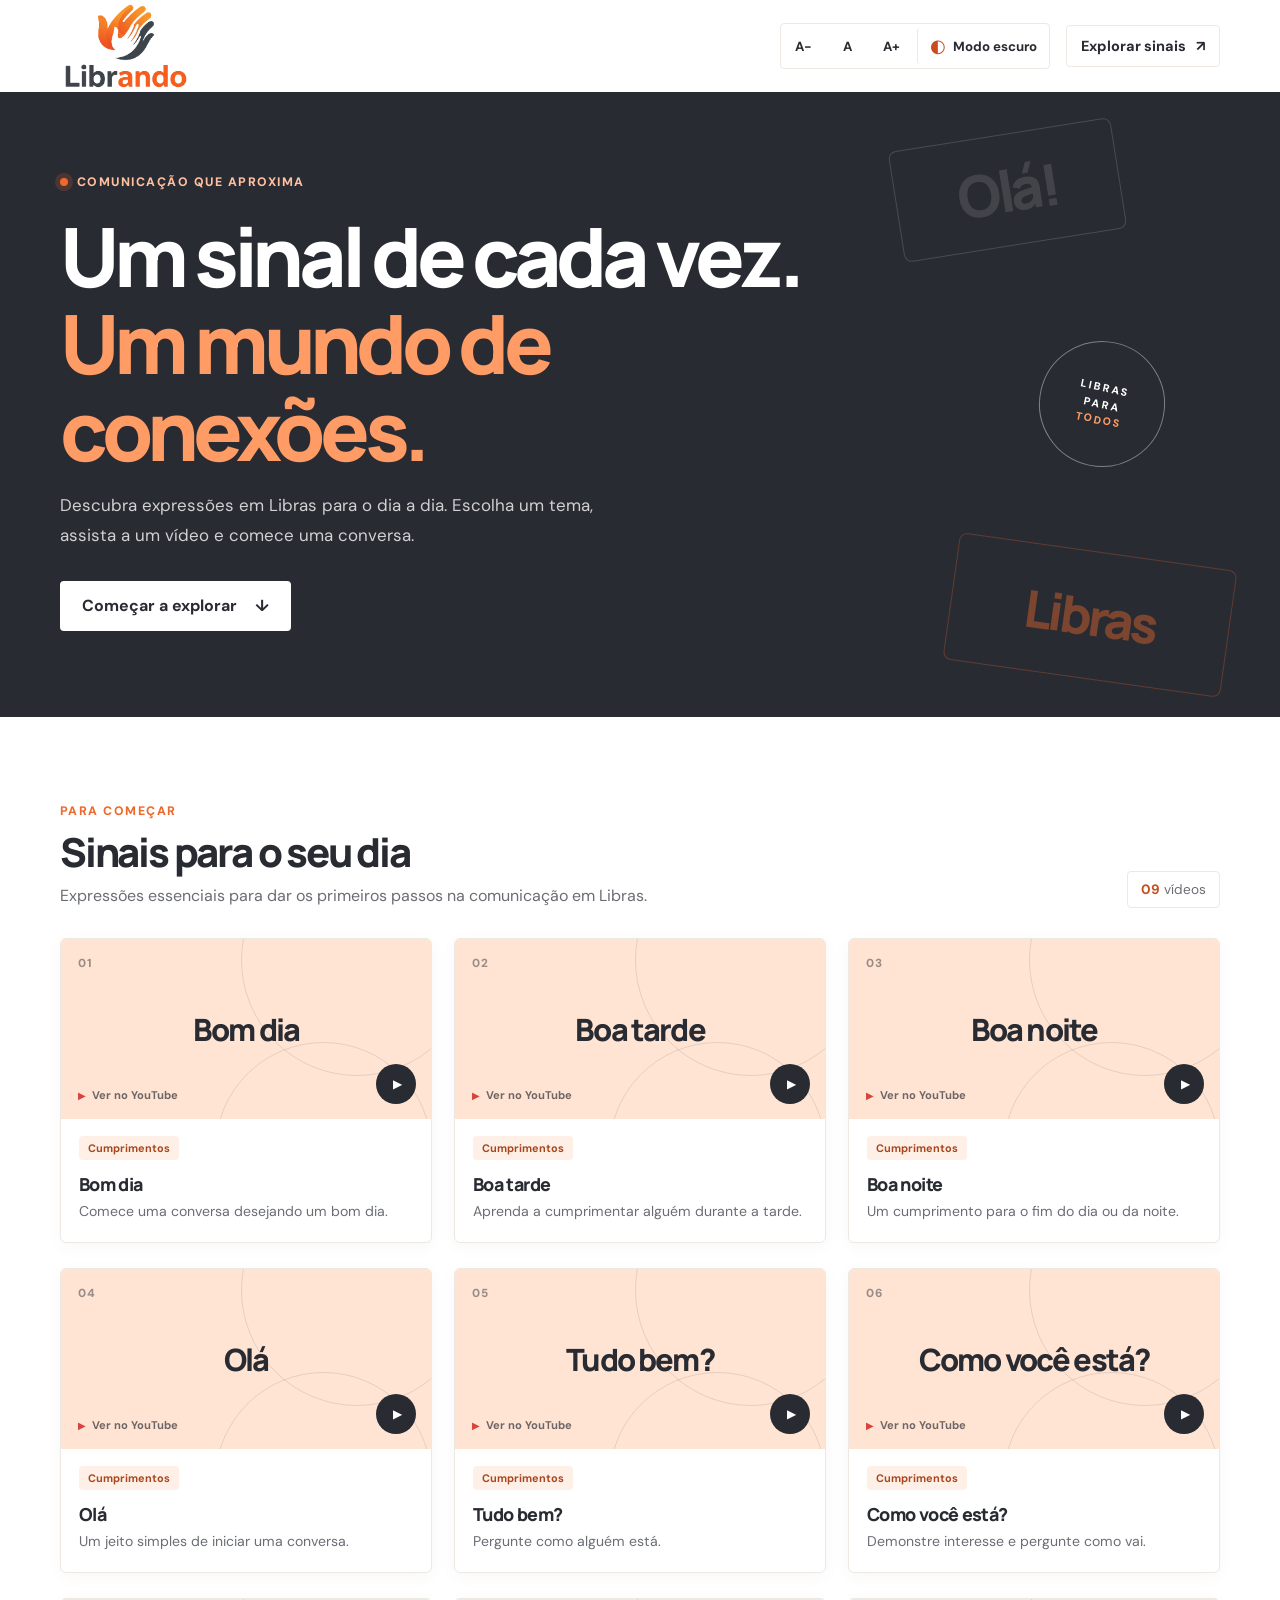
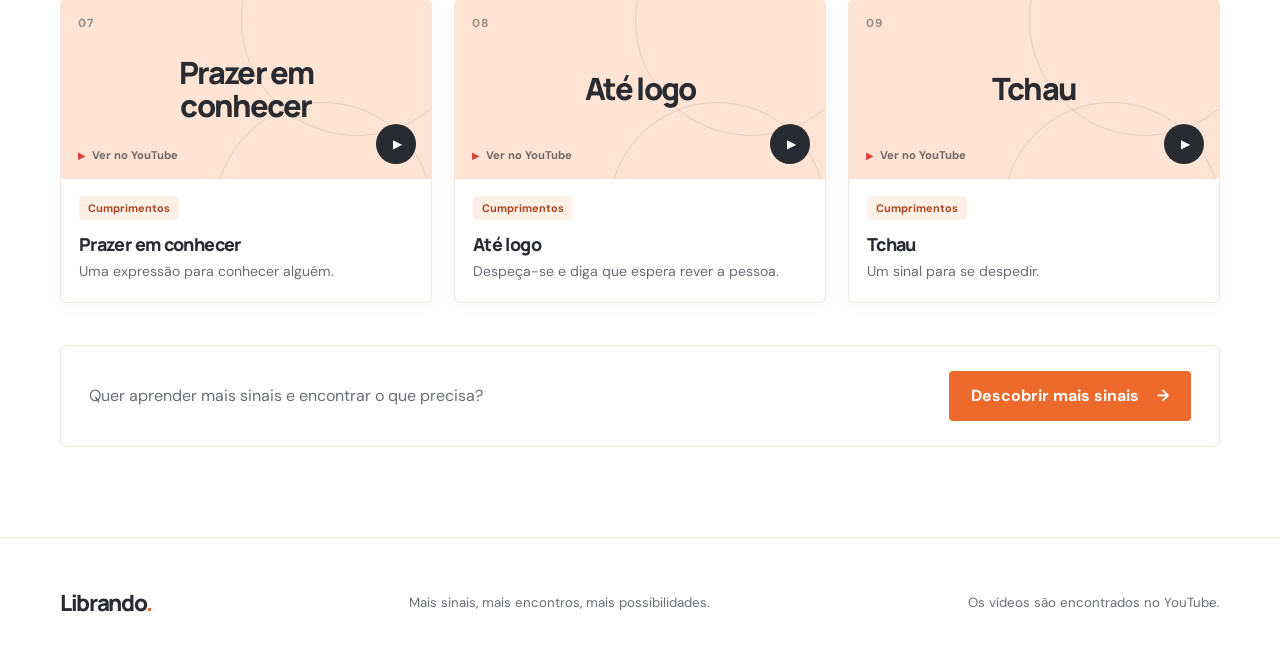
==== commit a4e29d83: "Set Librando default background to white Co-authored-by: Copilot <223556219+Copilot@users.noreply.gi" ====
--- a/index.html
+++ b/index.html
@@ -4,7 +4,7 @@
   <meta charset="UTF-8">
   <meta name="viewport" content="width=device-width, initial-scale=1">
   <meta name="description" content="Aprenda expressões em Libras com vídeos selecionados para situações do dia a dia.">
-  <meta name="theme-color" content="#fffaf6">
+  <meta name="theme-color" content="#ffffff">
   <link rel="preconnect" href="https://fonts.googleapis.com">
   <link rel="preconnect" href="https://fonts.gstatic.com" crossorigin>
   <link href="https://fonts.googleapis.com/css2?family=DM+Sans:wght@400;500;600;700&family=Manrope:wght@500;600;700;800&display=swap" rel="stylesheet">
--- a/assets/css/librando.css
+++ b/assets/css/librando.css
@@ -3,7 +3,7 @@
   --font-scale: 1;
   --ink: #292b32;
   --muted: #6b6d75;
-  --paper: #fffaf6;
+  --paper: #ffffff;
   --surface: #ffffff;
   --line: #eee8e2;
   --input-surface: #ffffff;
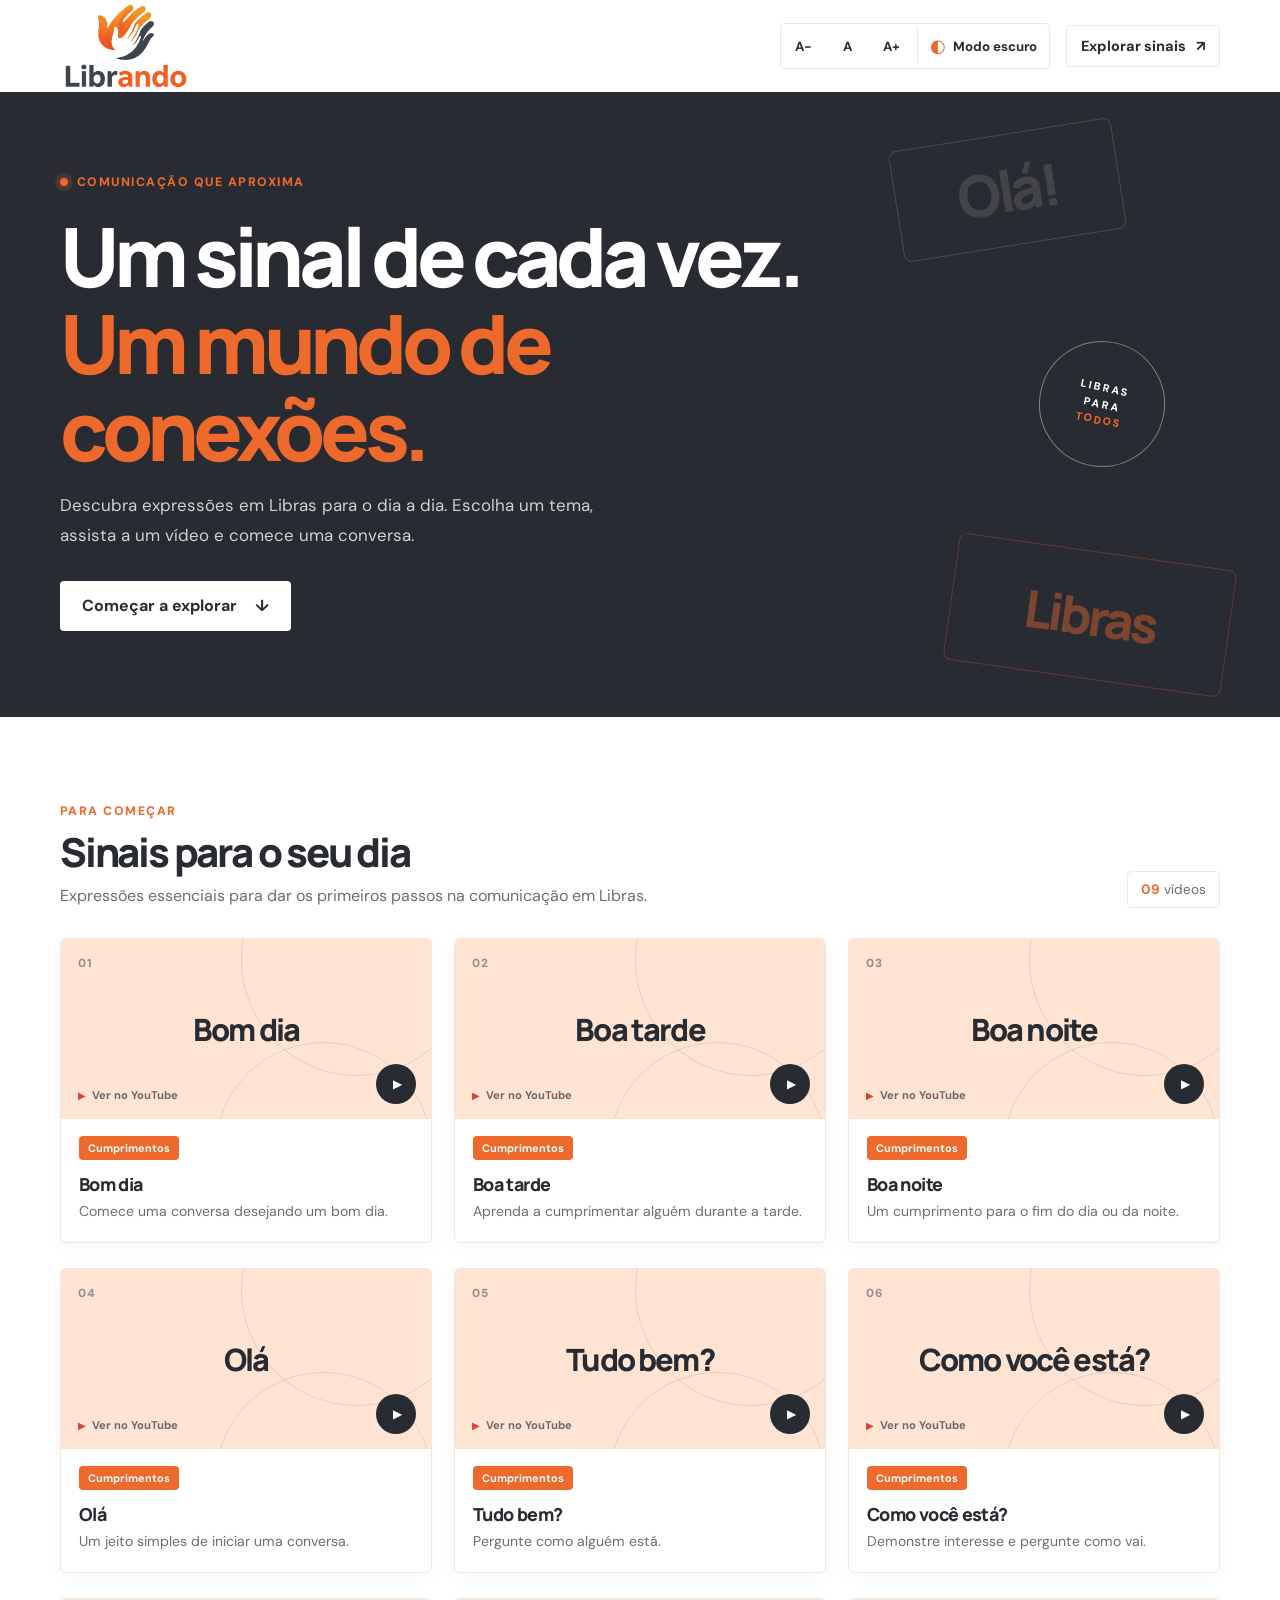
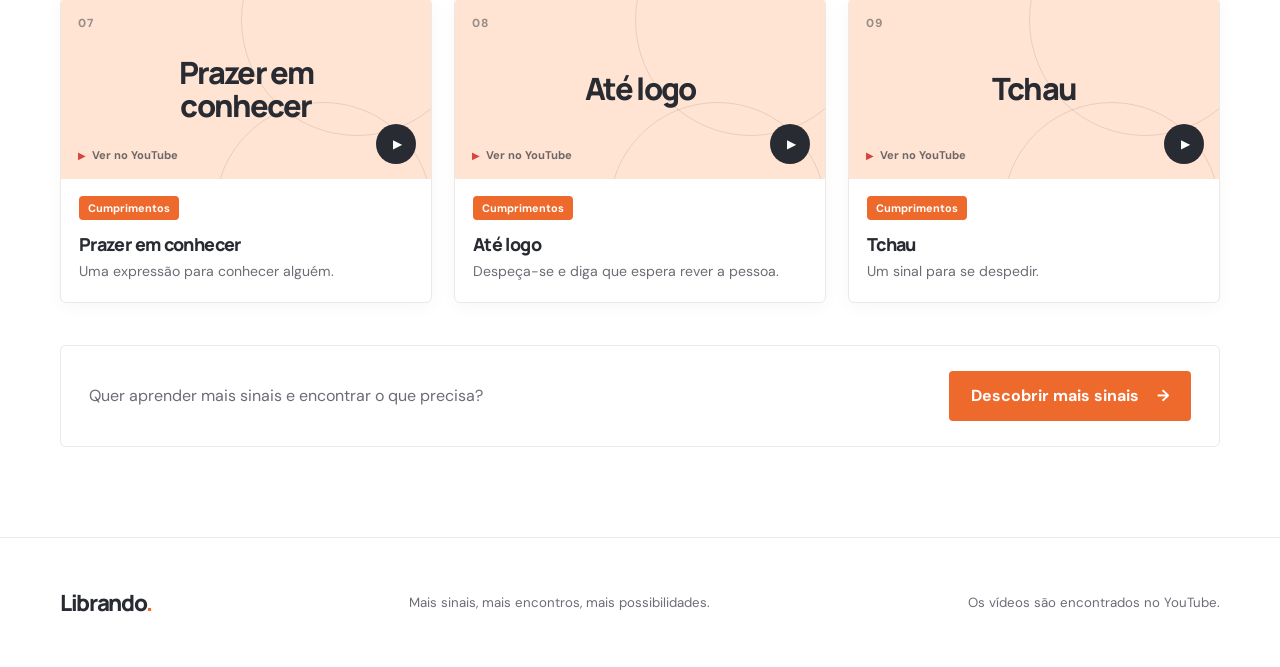
==== commit 8268c011: "Standardize Librando orange accent color Co-authored-by: Copilot <223556219+Copilot@users.noreply.gi" ====
--- a/index.html
+++ b/index.html
@@ -8,8 +8,8 @@
   <link rel="preconnect" href="https://fonts.googleapis.com">
   <link rel="preconnect" href="https://fonts.gstatic.com" crossorigin>
   <link href="https://fonts.googleapis.com/css2?family=DM+Sans:wght@400;500;600;700&family=Manrope:wght@500;600;700;800&display=swap" rel="stylesheet">
-  <link rel="stylesheet" href="assets/css/librando.css">
-  <script src="assets/js/accessibility.js" defer></script>
+  <link rel="stylesheet" href="assets/css/librando.css?v=3">
+  <script src="assets/js/accessibility.js?v=2" defer></script>
   <script src="assets/js/videos.js" defer></script>
   <title>Librando — um sinal de cada vez</title>
 </head>
--- a/assets/css/librando.css
+++ b/assets/css/librando.css
@@ -8,7 +8,7 @@
   --line: #eee8e2;
   --input-surface: #ffffff;
   --orange: #ee692c;
-  --orange-dark: #c94c1d;
+  --orange-dark: var(--orange);
   --charcoal: #292b32;
   --shadow: 0 14px 40px rgba(44, 35, 29, .08);
   font-family: "DM Sans", sans-serif;
@@ -26,8 +26,8 @@
   --surface: #292d34;
   --line: #41464f;
   --input-surface: #292d34;
-  --orange: #f47b43;
-  --orange-dark: #ff9b64;
+  --orange: #ee692c;
+  --orange-dark: var(--orange);
   --charcoal: #292b32;
   --shadow: 0 14px 40px rgba(0, 0, 0, .25);
 }
@@ -221,7 +221,7 @@
 }
 
 .eyebrow {
-  color: #ffc09f;
+  color: var(--orange);
 }
 
 .eyebrow-dot {
@@ -244,7 +244,7 @@
 }
 
 .hero h1 span {
-  color: #ff9b64;
+  color: var(--orange);
 }
 
 .hero-inner > p,
@@ -291,7 +291,7 @@
 
 .button-primary:hover {
   background: var(--orange-dark);
-  box-shadow: 0 8px 20px rgba(201, 76, 29, .2);
+  box-shadow: 0 8px 20px rgba(238, 105, 44, .2);
 }
 
 .hero-decoration {
@@ -347,7 +347,7 @@
 }
 
 .hero-stamp span:last-child {
-  color: #ff9b64;
+  color: var(--orange);
 }
 
 .section {
@@ -532,7 +532,7 @@
   font-weight: 700;
 }
 
-.tag-cumprimentos { background: #fff0e7; color: #a9461e; }
+.tag-cumprimentos { background: var(--orange); color: #fff; }
 .tag-cortesia { background: #f8eee4; color: #875628; }
 .tag-conversa { background: #eef0ff; color: #4c5299; }
 .tag-cotidiano { background: #edf5eb; color: #3d693b; }
@@ -621,7 +621,7 @@
 }
 
 .back-link:hover {
-  color: #ff9b64;
+  color: var(--orange);
 }
 
 .catalog-intro h1 {
@@ -631,7 +631,7 @@
 }
 
 .catalog-intro h1 span {
-  color: #ff9b64;
+  color: var(--orange);
 }
 
 .catalog-section {
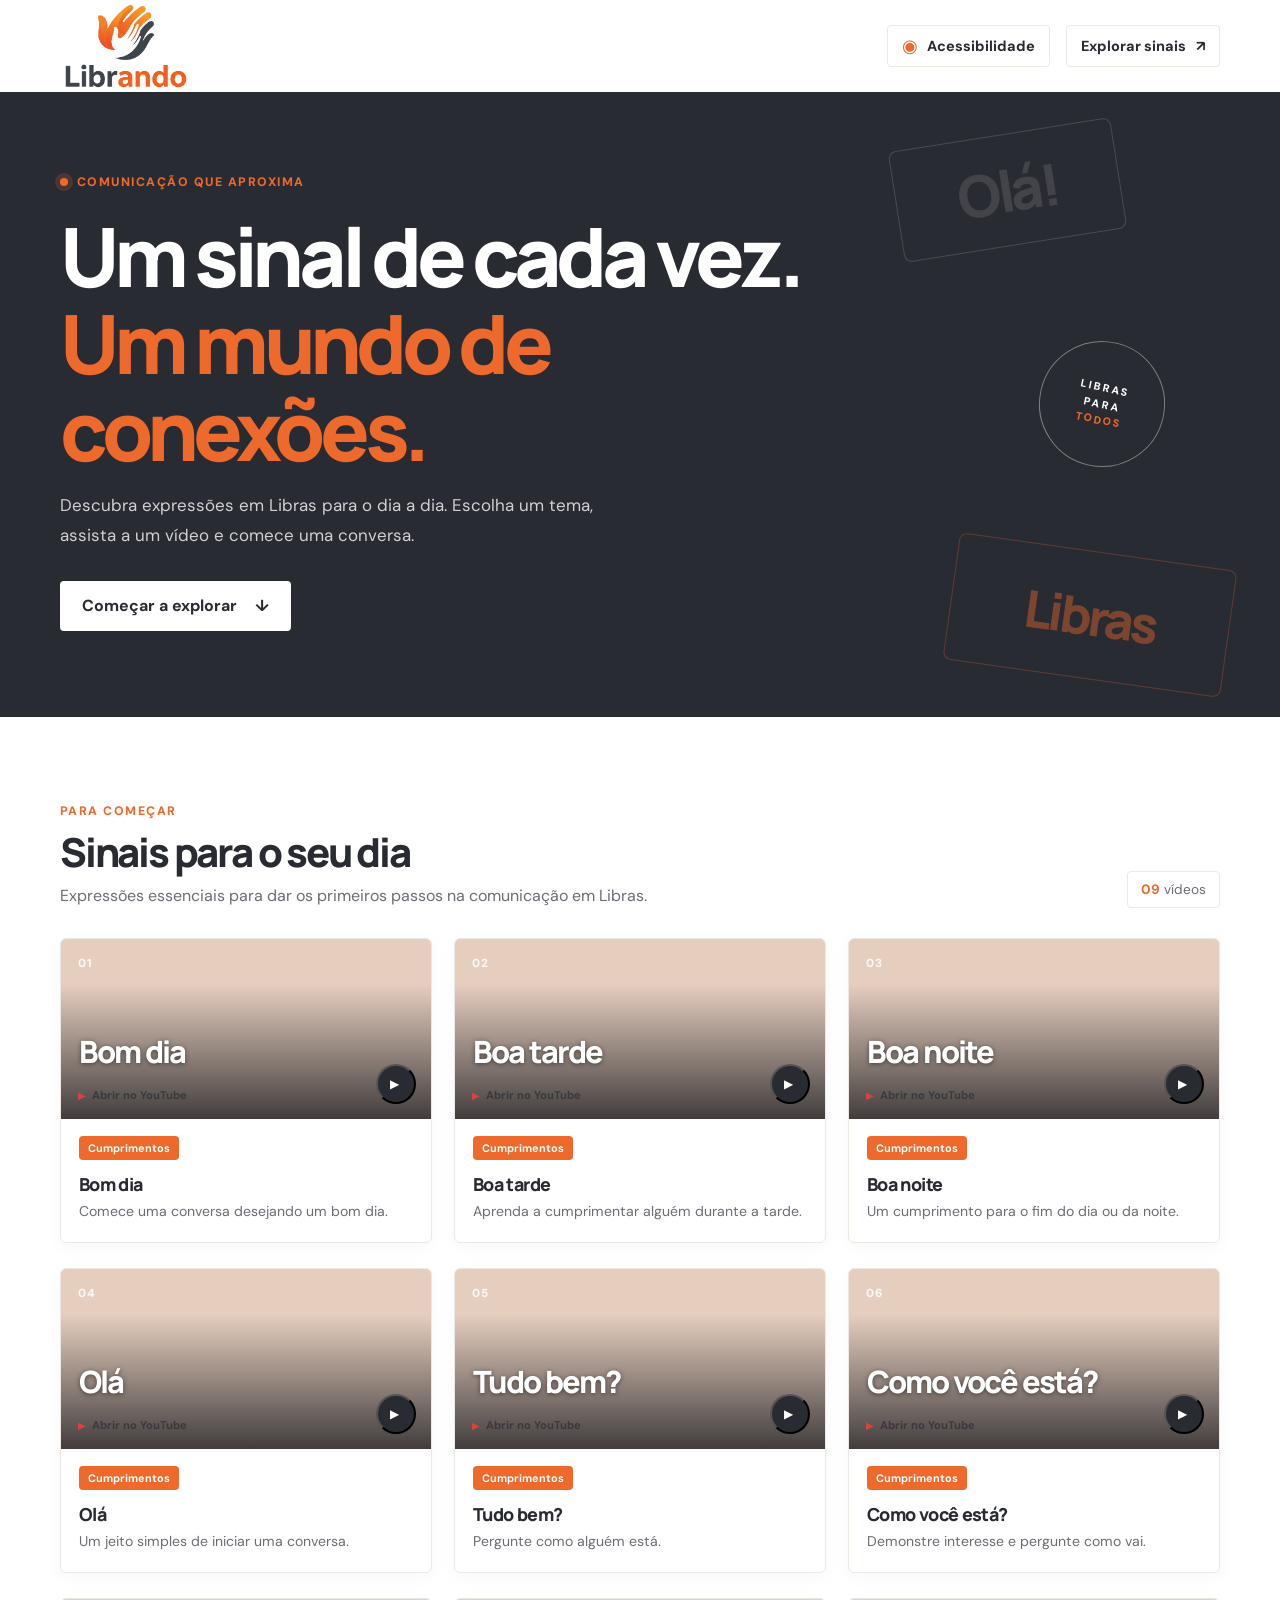
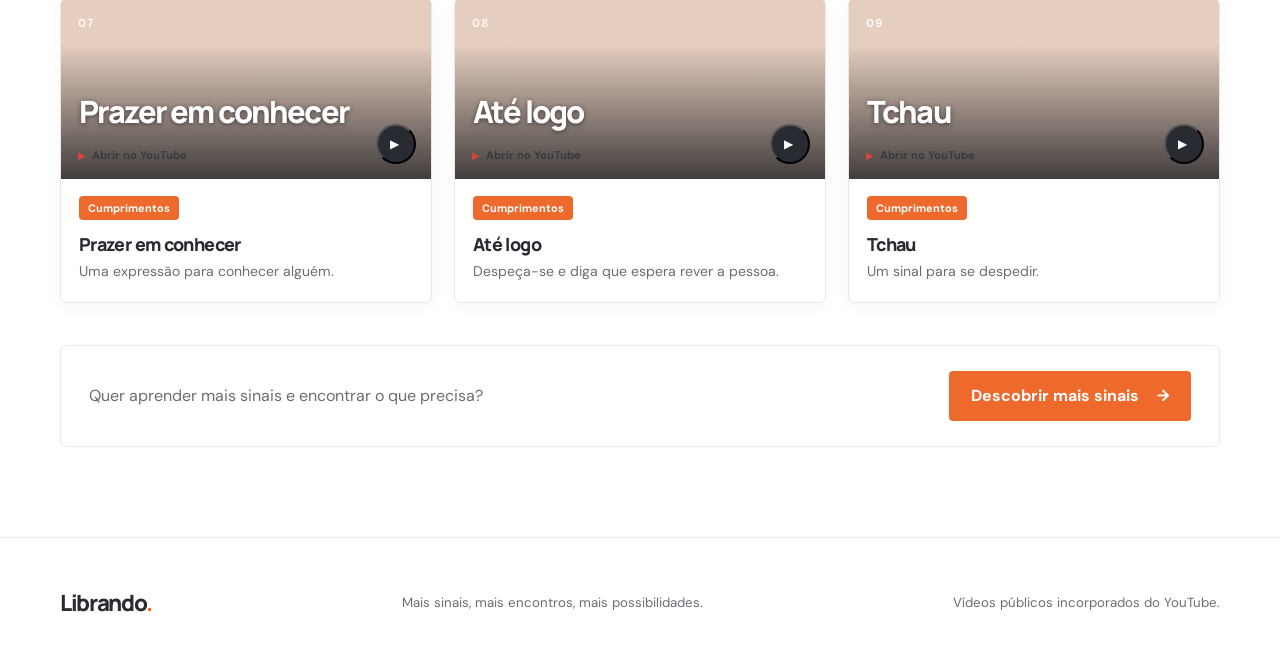
==== commit cd08b367: "projetotualizado Co-authored-by: Copilot <223556219+Copilot@users.noreply.github.com>" ====
--- a/index.html
+++ b/index.html
@@ -8,9 +8,9 @@
   <link rel="preconnect" href="https://fonts.googleapis.com">
   <link rel="preconnect" href="https://fonts.gstatic.com" crossorigin>
   <link href="https://fonts.googleapis.com/css2?family=DM+Sans:wght@400;500;600;700&family=Manrope:wght@500;600;700;800&display=swap" rel="stylesheet">
-  <link rel="stylesheet" href="assets/css/librando.css?v=3">
-  <script src="assets/js/accessibility.js?v=2" defer></script>
-  <script src="assets/js/videos.js" defer></script>
+  <link rel="stylesheet" href="assets/css/librando.css?v=14">
+  <script src="assets/js/accessibility.js?v=3" defer></script>
+  <script src="assets/js/videos.js?v=5" defer></script>
   <title>Librando — um sinal de cada vez</title>
 </head>
 <body>
@@ -19,17 +19,26 @@
   <header class="site-header">
     <nav class="nav-wrap" aria-label="Navegação principal">
       <a class="brand" href="index.html" aria-label="Librando — página inicial">
-        <img src="assets/images/librando-logo.png" alt="Librando">
+        <img src="assets/images/librando-logo.png?v=2" alt="Librando">
       </a>
       <div class="nav-actions">
-        <div class="accessibility-tools" role="group" aria-label="Opções de acessibilidade">
-          <button class="font-button" type="button" data-font-action="decrease" aria-label="Diminuir tamanho da fonte" title="Diminuir fonte">A−</button>
-          <button class="font-button" type="button" data-font-action="reset" aria-label="Restaurar tamanho padrão da fonte" title="Restaurar fonte">A</button>
-          <button class="font-button" type="button" data-font-action="increase" aria-label="Aumentar tamanho da fonte" title="Aumentar fonte">A+</button>
-          <button class="theme-button" type="button" data-theme-toggle aria-label="Ativar modo escuro" aria-pressed="false">
-            <span class="theme-icon" aria-hidden="true">◐</span>
-            <span class="theme-label">Modo escuro</span>
+        <div class="accessibility-menu">
+          <button class="accessibility-trigger" type="button" data-accessibility-toggle aria-expanded="false" aria-controls="accessibility-panel">
+            <span aria-hidden="true">◉</span> Acessibilidade
           </button>
+          <div class="accessibility-panel" id="accessibility-panel" role="group" aria-label="Opções de acessibilidade" hidden>
+            <p class="accessibility-panel-title">Ajustes de leitura</p>
+            <div class="font-controls" role="group" aria-label="Tamanho da fonte">
+              <button class="font-button" type="button" data-font-action="decrease" aria-label="Diminuir tamanho da fonte" title="Diminuir fonte">A−</button>
+              <output data-font-scale aria-live="polite">100%</output>
+              <button class="font-button" type="button" data-font-action="increase" aria-label="Aumentar tamanho da fonte" title="Aumentar fonte">A+</button>
+              <button class="font-button font-reset" type="button" data-font-action="reset" aria-label="Restaurar tamanho padrão da fonte" title="Restaurar fonte">Padrão</button>
+            </div>
+            <button class="theme-button" type="button" data-theme-toggle aria-label="Ativar modo escuro" aria-pressed="false">
+              <span class="theme-icon" aria-hidden="true">◐</span>
+              <span class="theme-label">Modo escuro</span>
+            </button>
+          </div>
           <span class="sr-only" data-accessibility-status aria-live="polite" aria-atomic="true"></span>
         </div>
         <a class="nav-link" href="pages/videos.html">Explorar sinais <span aria-hidden="true">↗</span></a>
@@ -72,7 +81,7 @@
   <footer class="site-footer">
     <a class="footer-brand" href="index.html">Librando<span>.</span></a>
     <p>Mais sinais, mais encontros, mais possibilidades.</p>
-    <span class="footer-note">Os vídeos são encontrados no YouTube.</span>
+    <span class="footer-note">Vídeos públicos incorporados do YouTube.</span>
   </footer>
 </body>
 </html>
--- a/assets/css/librando.css
+++ b/assets/css/librando.css
@@ -10,6 +10,7 @@
   --orange: #ee692c;
   --orange-dark: var(--orange);
   --charcoal: #292b32;
+  --hero-background: var(--charcoal);
   --shadow: 0 14px 40px rgba(44, 35, 29, .08);
   font-family: "DM Sans", sans-serif;
   font-size: calc(100% * var(--font-scale));
@@ -29,6 +30,7 @@
   --orange: #ee692c;
   --orange-dark: var(--orange);
   --charcoal: #292b32;
+  --hero-background: var(--paper);
   --shadow: 0 14px 40px rgba(0, 0, 0, .25);
 }
 
@@ -105,7 +107,7 @@
   align-items: center;
   justify-content: center;
   flex: 0 0 auto;
-  background: #fff;
+  background: var(--paper);
 }
 
 .brand img {
@@ -115,8 +117,7 @@
   object-fit: contain;
 }
 
-.nav-actions,
-.accessibility-tools {
+.nav-actions {
   display: inline-flex;
   align-items: center;
   gap: 8px;
@@ -128,39 +129,108 @@
   gap: 16px;
 }
 
-.accessibility-tools {
-  padding: 4px;
+.accessibility-menu {
+  position: relative;
+}
+
+.accessibility-trigger {
+  display: inline-flex;
+  min-height: 42px;
+  align-items: center;
+  gap: 9px;
+  padding: 0 14px;
   border: 1px solid var(--line);
   border-radius: 4px;
   background: var(--surface);
+  color: var(--ink);
+  cursor: pointer;
+  font-size: .91rem;
+  font-weight: 700;
+}
+
+.accessibility-trigger:hover,
+.accessibility-trigger[aria-expanded="true"] {
+  border-color: var(--orange);
+}
+
+.accessibility-trigger > span {
+  color: var(--orange);
+  font-size: 1.15rem;
+}
+
+.accessibility-panel {
+  position: absolute;
+  z-index: 5;
+  top: calc(100% + 8px);
+  right: 0;
+  display: grid;
+  width: min(280px, calc(100vw - 32px));
+  gap: 12px;
+  padding: 16px;
+  border: 1px solid var(--line);
+  border-radius: 4px;
+  background: var(--surface);
+  box-shadow: var(--shadow);
+}
+
+.accessibility-panel[hidden] {
+  display: none;
+}
+
+.accessibility-panel-title {
+  margin: 0;
+  color: var(--muted);
+  font-size: .78rem;
+  font-weight: 700;
+  letter-spacing: .06em;
+  text-transform: uppercase;
+}
+
+.font-controls {
+  display: flex;
+  align-items: center;
+  gap: 8px;
 }
 
 .font-button,
 .theme-button {
   display: inline-flex;
-  min-width: 36px;
-  min-height: 36px;
+  min-width: 38px;
+  min-height: 38px;
   align-items: center;
   justify-content: center;
-  gap: 7px;
-  padding: 0 8px;
-  border: 0;
+  gap: 8px;
+  padding: 0 9px;
+  border: 1px solid var(--line);
   border-radius: 3px;
-  background: transparent;
+  background: var(--paper);
   color: var(--ink);
   cursor: pointer;
-  font-size: .83rem;
+  font-size: .85rem;
   font-weight: 700;
 }
 
 .font-button:hover,
 .theme-button:hover {
-  background: var(--paper);
+  border-color: var(--orange);
+}
+
+.font-controls output {
+  min-width: 42px;
+  color: var(--muted);
+  font-size: .82rem;
+  text-align: center;
+}
+
+.font-controls .font-reset {
+  margin-left: auto;
+  font-size: .75rem;
 }
 
 .theme-button {
-  border-left: 1px solid var(--line);
-  padding-left: 12px;
+  width: 100%;
+  justify-content: flex-start;
+  padding: 0 10px;
 }
 
 .theme-icon {
@@ -196,7 +266,7 @@
   min-height: 480px;
   align-items: center;
   overflow: hidden;
-  background: var(--charcoal);
+  background: var(--hero-background);
   color: #fff;
 }
 
@@ -277,7 +347,7 @@
 .button-light {
   margin-top: 30px;
   background: #fff;
-  color: var(--ink);
+  color: #292b32;
 }
 
 .button-light:hover {
@@ -420,40 +490,77 @@
   box-shadow: var(--shadow);
 }
 
+.video-modal-open {
+  overflow: hidden;
+}
+
+.video-modal-backdrop {
+  position: fixed;
+  z-index: 21;
+  inset: 0;
+  background: rgba(0, 0, 0, .78);
+}
+
+.video-modal-backdrop[hidden] {
+  display: none;
+}
+
+.video-card--expanded,
+.video-card--expanded:hover {
+  position: fixed;
+  z-index: 22;
+  top: 50%;
+  left: 50%;
+  width: min(960px, calc(100vw - 32px));
+  max-height: calc(100vh - 32px);
+  overflow-y: auto;
+  transform: translate(-50%, -50%);
+  box-shadow: 0 18px 70px rgba(0, 0, 0, .4);
+}
+
 .video-cover {
   position: relative;
   display: flex;
+  width: 100%;
   min-height: 180px;
   align-items: center;
   justify-content: center;
   overflow: hidden;
   padding: 30px;
   isolation: isolate;
+  border: 0;
   color: var(--ink);
-  text-decoration: none;
-}
-
-.video-cover::before,
-.video-cover::after {
-  position: absolute;
-  z-index: -1;
-  border: 1px solid rgba(41, 43, 50, .12);
-  border-radius: 50%;
+  cursor: default;
+  font: inherit;
+  text-align: center;
+}
+
+.video-cover[hidden] {
+  display: none;
+}
+
+.video-cover::before {
+  position: absolute;
+  z-index: 1;
+  inset: 0;
+  background: linear-gradient(180deg, rgba(12, 14, 18, .1) 25%, rgba(12, 14, 18, .78) 100%);
   content: "";
 }
 
-.video-cover::before {
-  top: -95px;
-  right: -42px;
-  width: 230px;
-  height: 230px;
-}
-
-.video-cover::after {
-  right: -1px;
-  bottom: -140px;
-  width: 215px;
-  height: 215px;
+.video-poster {
+  position: absolute;
+  z-index: 0;
+  inset: 0;
+  width: 100%;
+  height: 100%;
+  object-fit: cover;
+}
+
+.cover-number,
+.cover-word,
+.play-button,
+.youtube-label {
+  z-index: 3;
 }
 
 .cover-cumprimentos { background: #ffe4d3; }
@@ -461,25 +568,71 @@
 .cover-conversa { background: #e6e9f8; }
 .cover-cotidiano { background: #e4eee3; }
 .cover-emocoes { background: #f5e4eb; }
+.cover-tecnologia { background: #e2edf5; }
+.cover-saude { background: #e3f0ee; }
+.cover-educacao { background: #f1eafa; }
+.cover-alimentacao { background: #f8edda; }
+.cover-transporte { background: #e6eaf0; }
+.cover-trabalho { background: #e9e8e3; }
 
 .cover-number {
   position: absolute;
   top: 16px;
   left: 17px;
-  color: rgba(41, 43, 50, .48);
+  color: rgba(255, 255, 255, .85);
   font-size: .73rem;
   font-weight: 800;
   letter-spacing: .1em;
 }
 
 .cover-word {
-  max-width: 80%;
+  position: absolute;
+  right: 18px;
+  bottom: 51px;
+  left: 18px;
+  max-width: none;
+  color: #fff;
   font-family: Manrope, sans-serif;
   font-size: clamp(1.45rem, 2.4vw, 2.05rem);
   font-weight: 800;
   letter-spacing: -.06em;
   line-height: 1.08;
-  text-align: center;
+  text-align: left;
+  text-shadow: 0 1px 5px rgba(0, 0, 0, .5);
+  pointer-events: none;
+}
+
+.video-preview-expand {
+  position: absolute;
+  z-index: 2;
+  inset: 0;
+  display: flex;
+  width: 100%;
+  align-items: flex-start;
+  justify-content: flex-end;
+  padding: 12px;
+  border: 0;
+  background: transparent;
+  color: #fff;
+  cursor: zoom-in;
+  font: inherit;
+  text-align: left;
+}
+
+.video-preview-expand span {
+  padding: 7px 9px;
+  border: 1px solid rgba(255, 255, 255, .65);
+  border-radius: 3px;
+  background: rgba(20, 22, 26, .76);
+  font-size: .72rem;
+  font-weight: 700;
+  opacity: 0;
+  transition: opacity .2s ease;
+}
+
+.video-cover:hover .video-preview-expand span,
+.video-preview-expand:focus-visible span {
+  opacity: 1;
 }
 
 .play-button {
@@ -494,8 +647,13 @@
   border-radius: 50%;
   background: var(--charcoal);
   color: white;
+  cursor: pointer;
   font-size: .78rem;
   transition: background-color .2s ease, transform .2s ease;
+}
+
+.play-button {
+  z-index: 4;
 }
 
 .video-cover:hover .play-button {
@@ -515,9 +673,106 @@
   font-weight: 700;
 }
 
+.youtube-label {
+  z-index: 4;
+}
+
+.youtube-label a {
+  display: inline-flex;
+  align-items: center;
+  gap: 6px;
+  color: inherit;
+  text-decoration: none;
+}
+
+.youtube-label a:hover {
+  text-decoration: underline;
+}
+
 .youtube-label span {
   color: #d7443e;
   font-size: .65rem;
+}
+
+.video-player[hidden] {
+  display: none;
+}
+
+.video-player-frame {
+  position: relative;
+  width: 100%;
+  aspect-ratio: 16 / 9;
+  min-height: 200px;
+  overflow: hidden;
+  background: #000;
+}
+
+.video-player-frame iframe {
+  display: block;
+  width: 100%;
+  height: 100%;
+  min-height: 200px;
+  border: 0;
+}
+
+.video-frame-expand {
+  position: absolute;
+  z-index: 2;
+  top: 10px;
+  right: 10px;
+  display: grid;
+  width: 38px;
+  height: 38px;
+  place-items: center;
+  border: 1px solid rgba(255, 255, 255, .65);
+  border-radius: 3px;
+  background: rgba(20, 22, 26, .78);
+  color: #fff;
+  cursor: zoom-in;
+  font-size: 1.15rem;
+}
+
+.video-frame-expand:hover {
+  background: var(--orange);
+}
+
+.video-player-controls {
+  display: flex;
+  flex-wrap: wrap;
+  align-items: center;
+  justify-content: flex-end;
+  gap: 8px;
+  padding: 10px 12px;
+  border-top: 1px solid var(--line);
+}
+
+.video-source-link,
+.video-expand-button,
+.video-stop-button {
+  display: inline-flex;
+  min-height: 36px;
+  align-items: center;
+  justify-content: center;
+  padding: 0 10px;
+  border: 1px solid var(--line);
+  border-radius: 3px;
+  background: var(--surface);
+  color: var(--ink);
+  cursor: pointer;
+  font: inherit;
+  font-size: .78rem;
+  font-weight: 700;
+  text-decoration: none;
+}
+
+.video-source-link {
+  margin-right: auto;
+}
+
+.video-source-link:hover,
+.video-expand-button:hover,
+.video-stop-button:hover {
+  border-color: var(--orange);
 }
 
 .video-info {
@@ -537,6 +792,12 @@
 .tag-conversa { background: #eef0ff; color: #4c5299; }
 .tag-cotidiano { background: #edf5eb; color: #3d693b; }
 .tag-emocoes { background: #f9edf2; color: #944965; }
+.tag-tecnologia { background: #eaf2f8; color: #315d7b; }
+.tag-saude { background: #eaf4f1; color: #356b5d; }
+.tag-educacao { background: #f1ebf8; color: #684b88; }
+.tag-alimentacao { background: #f8f0e2; color: #82622e; }
+.tag-transporte { background: #eceff4; color: #4b5d78; }
+.tag-trabalho { background: #efeee9; color: #5e5a4e; }
 
 .video-info h3 {
   margin: 12px 0 5px;
@@ -762,15 +1023,17 @@
 /* Responsive breakpoints preserve the catalog hierarchy on small screens. */
 @media (max-width: 800px) {
   .nav-wrap {
-    flex-wrap: wrap;
-    gap: 8px 18px;
-    padding: 8px 0 12px;
+    min-height: 0;
+    flex-direction: column;
+    justify-content: center;
+    gap: 12px;
+    padding: 12px 0 16px;
   }
 
   .nav-actions {
-    flex: 1 1 100%;
-    justify-content: space-between;
-    gap: 10px;
+    width: 100%;
+    justify-content: center;
+    gap: 12px;
   }
 
   .hero-stamp {
@@ -802,6 +1065,10 @@
 @media (max-width: 560px) {
   .nav-wrap {
     width: calc(100% - 32px);
+  }
+
+  .video-section .video-card:nth-child(n + 4) {
+    display: none;
   }
 
   .brand {
@@ -817,29 +1084,10 @@
   }
 
   .nav-actions {
-    align-items: stretch;
-    flex-direction: column;
-  }
-
-  .accessibility-tools {
-    align-self: flex-end;
-    max-width: 100%;
-    gap: 4px;
-  }
-
-  .font-button {
-    min-width: 32px;
-    padding: 0 5px;
-  }
-
-  .theme-button {
-    min-width: 95px;
-    justify-content: flex-start;
-    padding-left: 8px;
-  }
-
-  .nav-actions > .nav-link {
-    align-self: flex-end;
+    flex-wrap: wrap;
+    align-items: center;
+    justify-content: center;
+    gap: 10px;
   }
 
   .hero {
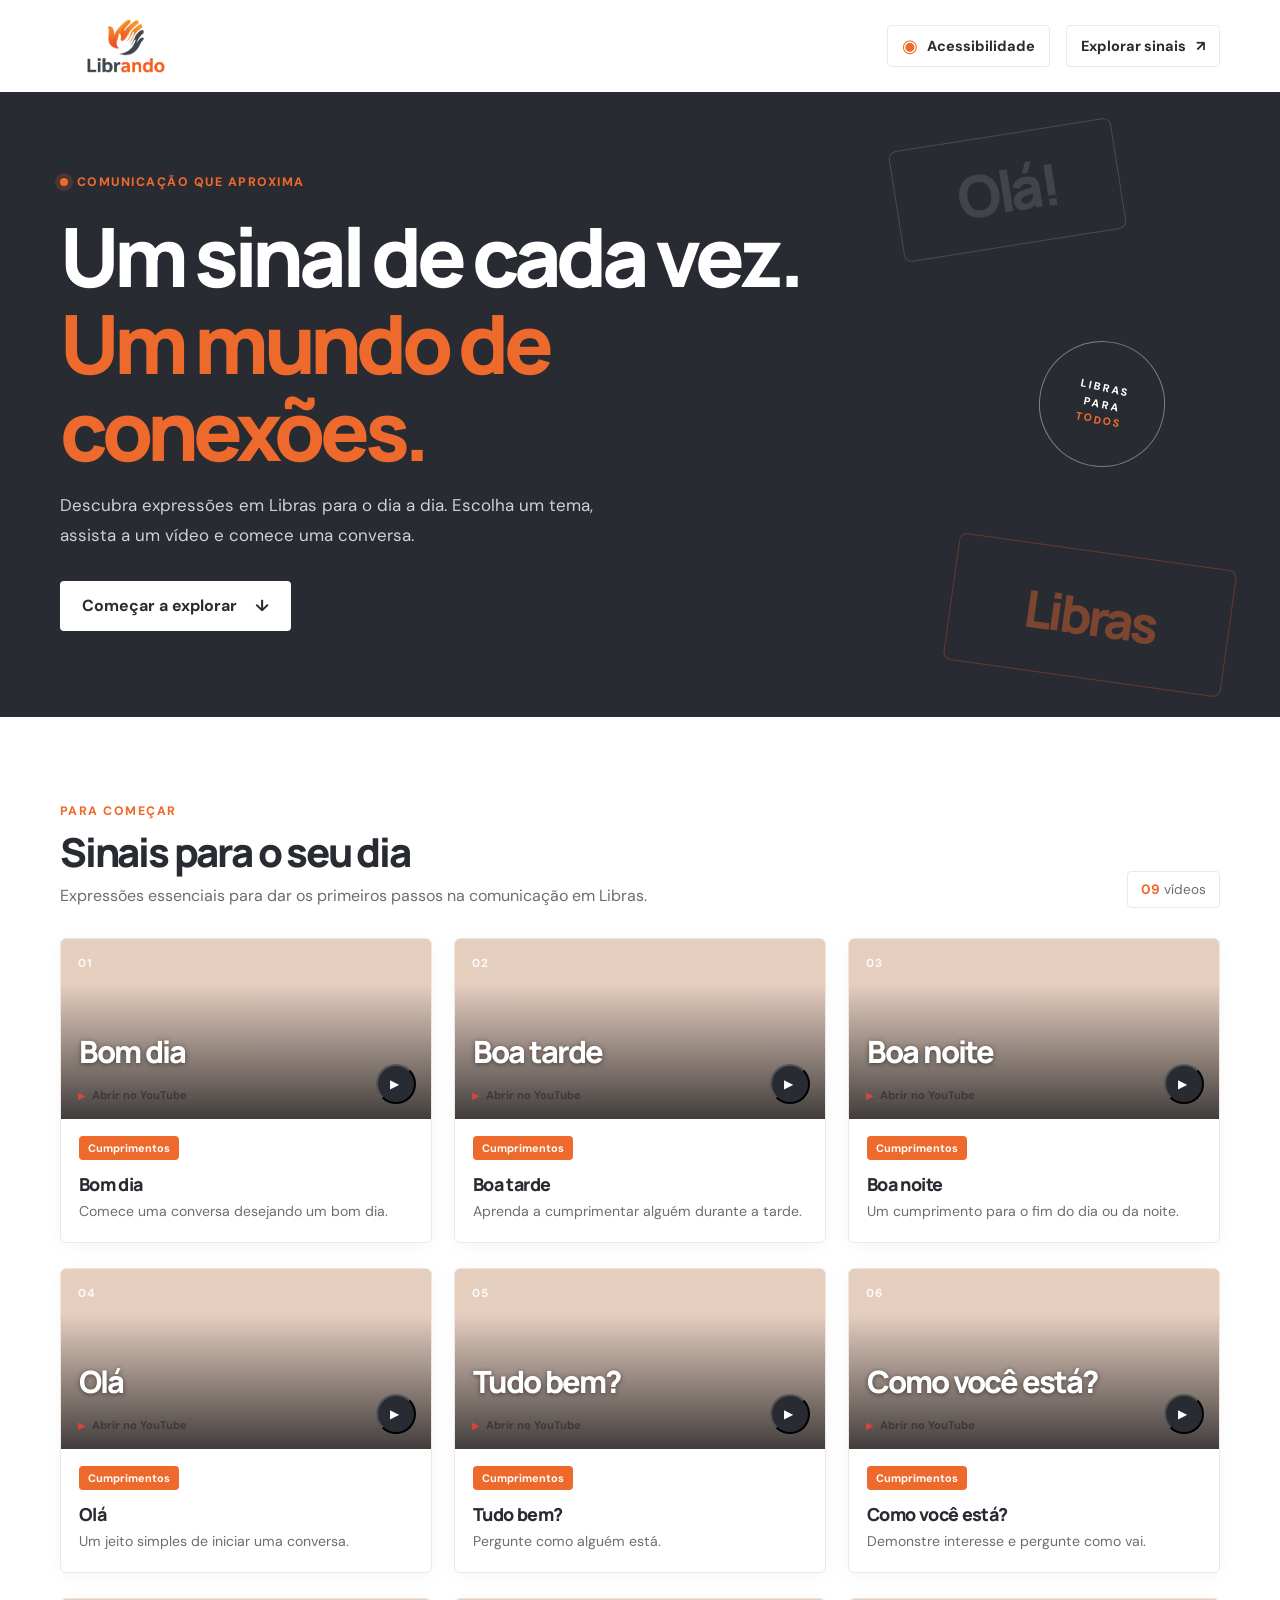
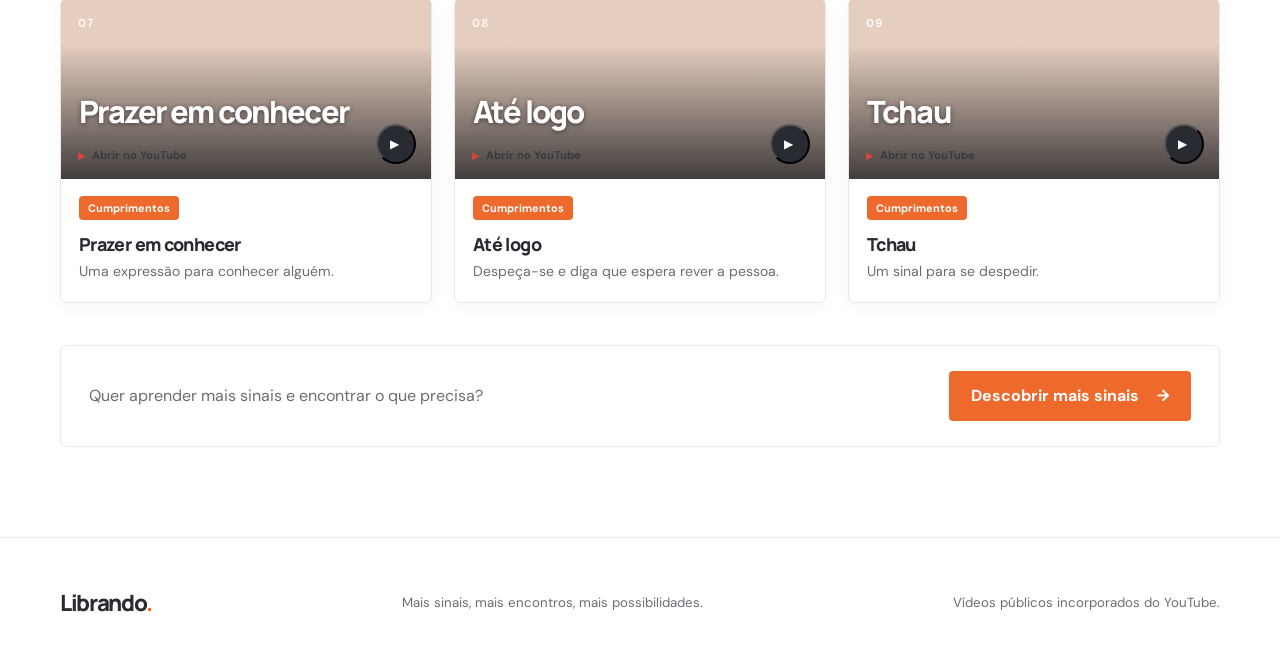
==== commit 9ac9073f: "responsividade" ====
--- a/index.html
+++ b/index.html
@@ -67,7 +67,7 @@
           <h2 id="featured-title">Sinais para o seu dia</h2>
           <p>Expressões essenciais para dar os primeiros passos na comunicação em Libras.</p>
         </div>
-        <span class="video-count"><strong>09</strong> vídeos</span>
+        <span class="video-count"><strong class="video-count-desktop">09</strong><strong class="video-count-mobile">03</strong> vídeos</span>
       </div>
       <div class="video-grid" id="featured-videos" aria-live="polite"></div>
       <div class="section-cta">
--- a/assets/css/librando.css
+++ b/assets/css/librando.css
@@ -85,8 +85,9 @@
 }
 
 .site-header {
-  position: relative;
-  z-index: 2;
+  position: sticky;
+  top: 0;
+  z-index: 20;
   background: var(--paper);
 }
 
@@ -102,11 +103,12 @@
 
 .brand {
   display: inline-flex;
-  width: 132px;
-  height: 84px;
+  width: 8.25rem;
+  height: 5.25rem;
   align-items: center;
   justify-content: center;
   flex: 0 0 auto;
+  padding: .9375rem;
   background: var(--paper);
 }
 
@@ -464,6 +466,10 @@
   font-size: .85rem;
 }
 
+.video-count-mobile {
+  display: none;
+}
+
 .video-count strong {
   color: var(--orange-dark);
 }
@@ -973,14 +979,16 @@
 
 .pagination {
   display: flex;
-  flex-wrap: wrap;
+  flex-wrap: nowrap;
+  align-items: center;
   justify-content: center;
   gap: 8px;
   margin-top: 38px;
+  max-width: 100%;
 }
 
 .page-button {
-  min-width: 42px;
+  min-width: 40px;
   min-height: 40px;
   padding: 0 12px;
   border: 1px solid var(--line);
@@ -992,6 +1000,20 @@
   font-weight: 700;
 }
 
+@media (max-width: 480px) {
+  .pagination {
+    gap: 5px;
+    margin-top: 28px;
+  }
+
+  .page-button {
+    min-width: 36px;
+    min-height: 38px;
+    padding: 0 8px;
+    font-size: .8rem;
+  }
+}
+
 .page-button:hover:not(:disabled),
 .page-button[aria-current="page"] {
   border-color: var(--orange);
@@ -1072,8 +1094,8 @@
   }
 
   .brand {
-    width: 112px;
-    height: 74px;
+    width: 7rem;
+    height: 4.625rem;
   }
 
   .nav-link {
@@ -1088,6 +1110,13 @@
     align-items: center;
     justify-content: center;
     gap: 10px;
+  }
+
+  .accessibility-panel {
+    right: auto;
+    left: 50%;
+    width: min(280px, calc(100vw - 24px));
+    transform: translateX(-50%);
   }
 
   .hero {
@@ -1156,6 +1185,14 @@
     font-size: .74rem;
   }
 
+  .video-count-desktop {
+    display: none;
+  }
+
+  .video-count-mobile {
+    display: inline;
+  }
+
   .video-grid {
     grid-template-columns: 1fr;
     gap: 16px;
